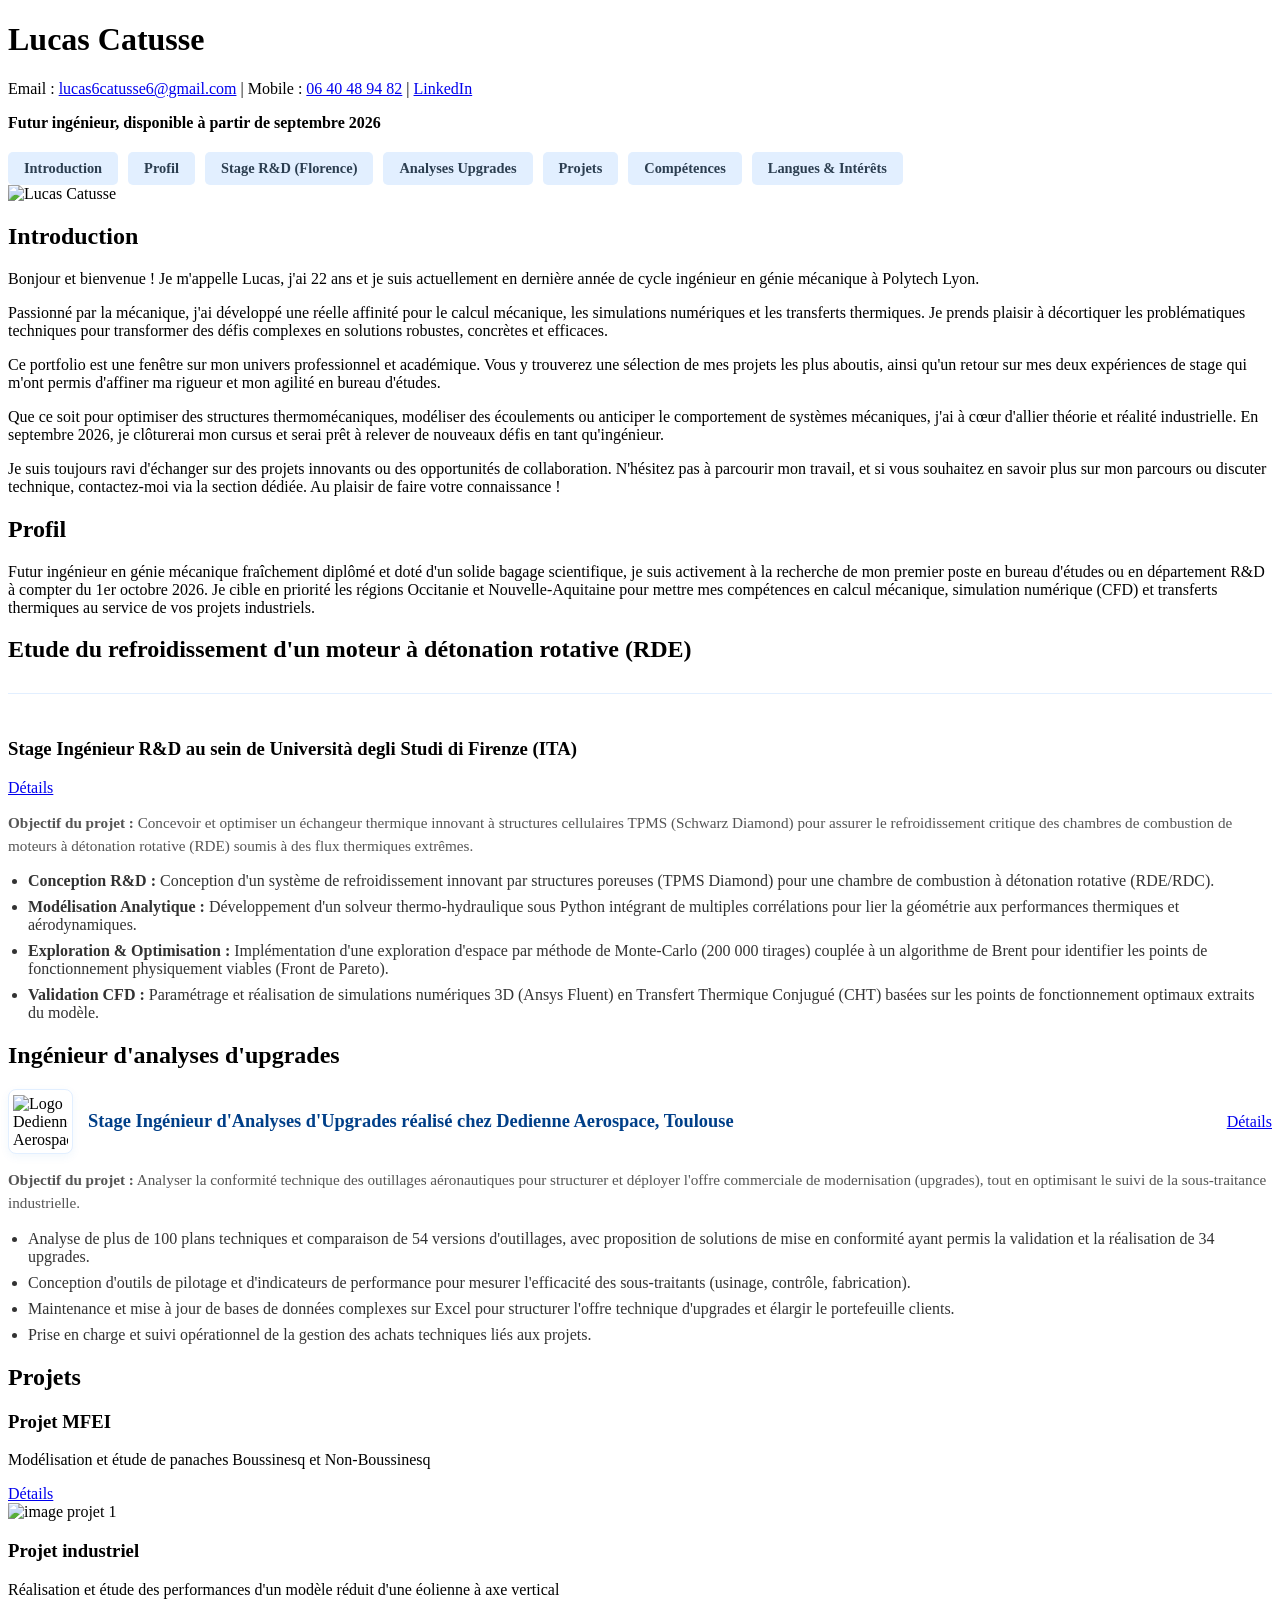
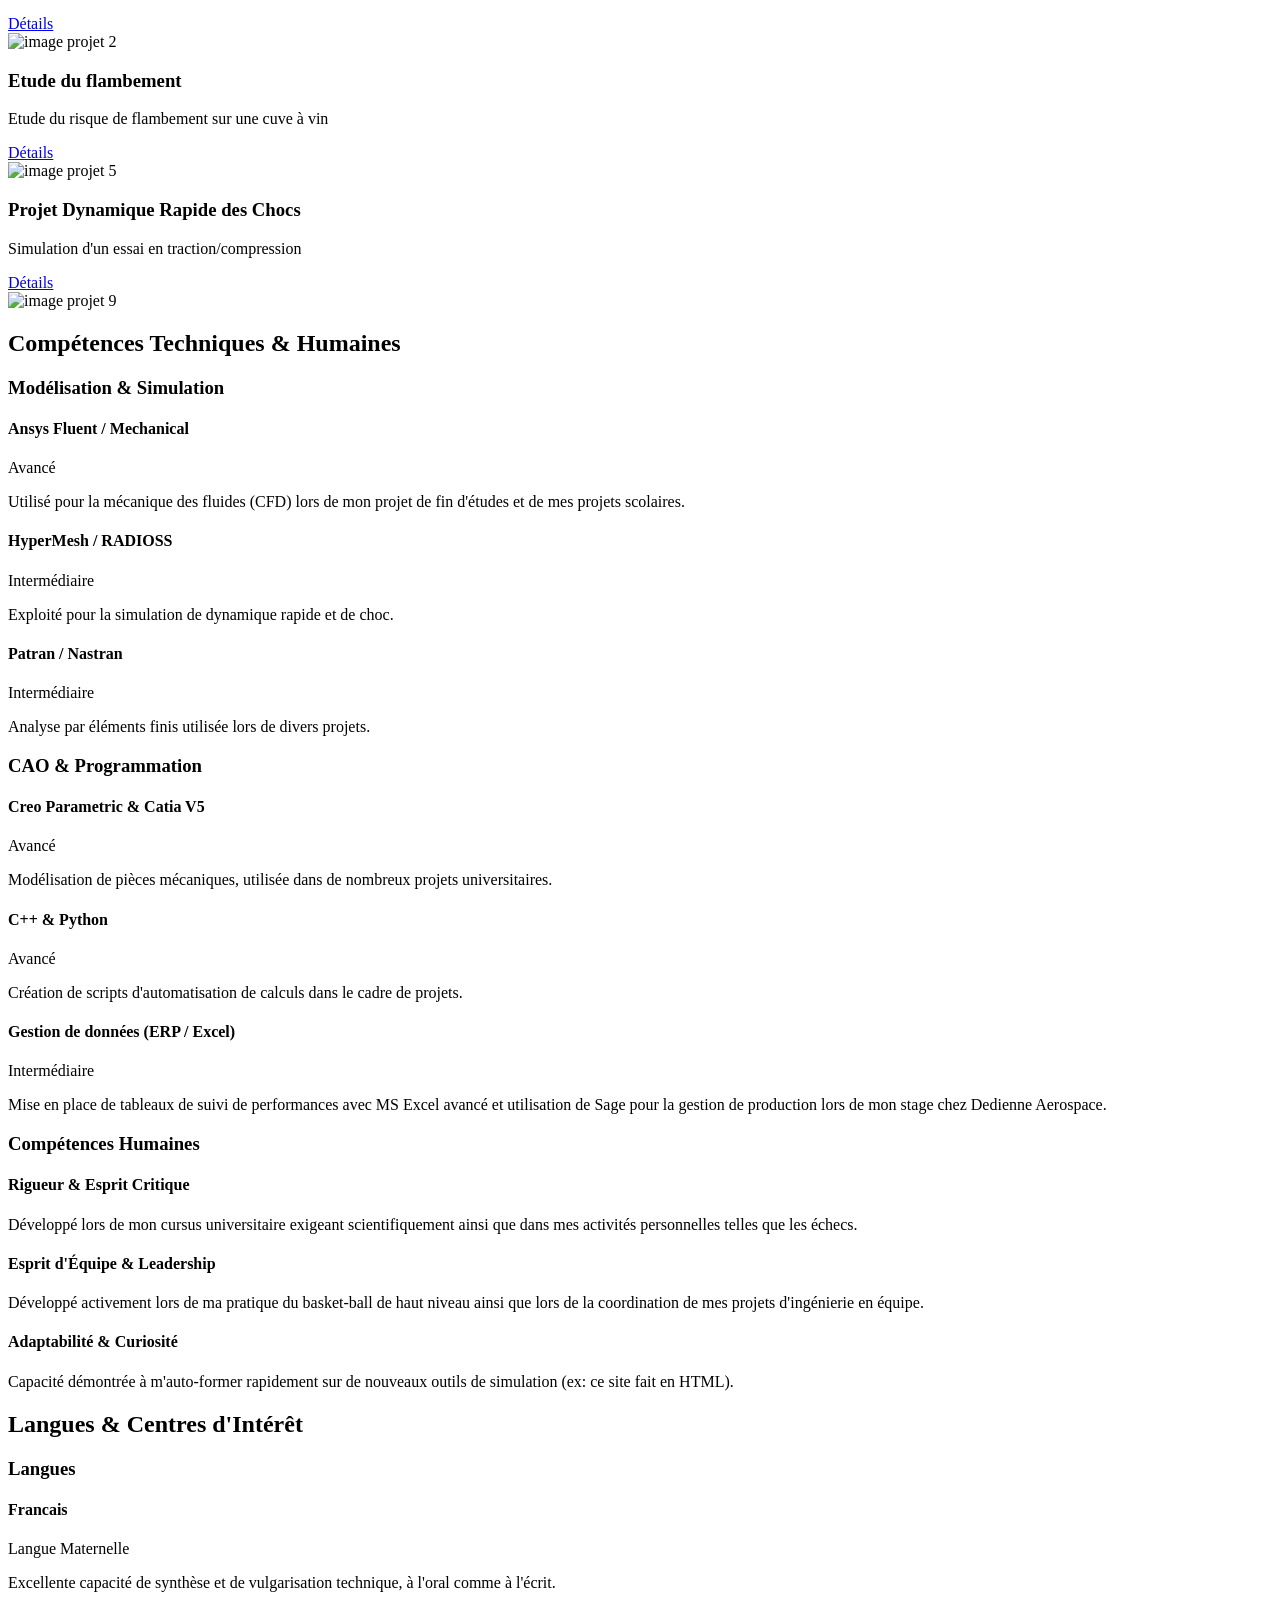
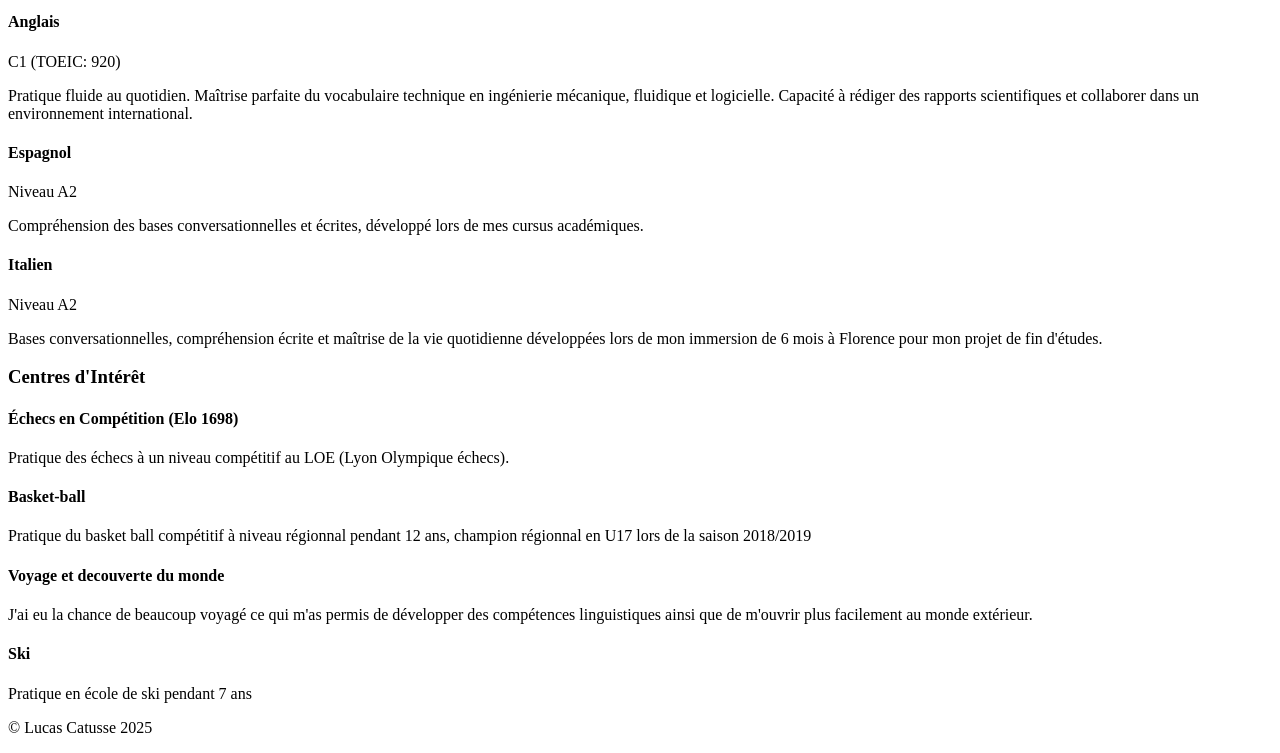
==== index.html @ 83d3a63b "Update index.html" ====
<!DOCTYPE html>
<html lang="fr">
<head>
  <meta charset="UTF-8"> <!-- Encodage UTF-8 pour les caractères spéciaux -->
  <meta name="viewport" content="width=device-width, initial-scale=1.0">
  <!-- Permet une mise en page responsive sur mobiles et tablettes -->

  <!-- ===== Référencement (SEO) ===== -->
  <title>Lucas Catusse — Ingénieur mécanique | Portfolio</title> <!-- Titre de l'onglet et du résultat Google -->
  <meta name="description" content="Portfolio de Lucas Catusse, ingénieur en génie mécanique (Polytech Lyon) : calcul de structures, simulation CFD, transferts thermiques, stages et projets."> <!-- Texte affiché sous le titre dans Google -->
  <link rel="canonical" href="https://lucascatusse.github.io/"> <!-- Adresse officielle de la page -->

  <!-- Carte d'identité lisible par Google (données structurées) -->
  <script type="application/ld+json">
  {
    "@context": "https://schema.org",
    "@type": "Person",
    "name": "Lucas Catusse",
    "jobTitle": "Ingénieur en génie mécanique",
    "url": "https://lucascatusse.github.io/",
    "alumniOf": { "@type": "CollegeOrUniversity", "name": "Polytech Lyon" },
    "sameAs": [
      "https://www.linkedin.com/in/lucas-catusse-9b38662bb",
      "https://github.com/lucascatusse"
    ]
  }
  </script>

  <link rel="stylesheet" href="style.css"> <!-- Lien vers le fichier CSS externe -->

  <style>
    /* Effet de défilement fluide lors du clic sur les boutons */
    html {
      scroll-behavior: smooth;
    }

    /* Style du menu de navigation (bandeau de boutons) */
    .nav-container {
      margin-top: 20px;
      display: flex;
      flex-wrap: wrap;
      gap: 10px;
    }

    .nav-btn {
      display: inline-block;
      padding: 8px 16px;
      background-color: #e2efff; /* Bleu doux accordé à ton style */
      color: #2c3e50;
      text-decoration: none;
      border-radius: 5px;
      font-size: 0.9rem;
      font-weight: 600;
      transition: background-color 0.2s ease, transform 0.1s ease;
    }

    .nav-btn:hover {
      background-color: #bcdbff; /* Teinte plus foncée au survol */
      transform: translateY(-1px);
    }

    .nav-btn:active {
      transform: translateY(1px);
    }
  </style>
</head>
<body>

  <!-- ===================== -->
  <!--        HEADER         -->
  <!-- ===================== -->
  <header>
    <div class="header-left">
      <h1>Lucas Catusse</h1> <!-- Nom principal du portfolio -->
      
      <!-- Coordonnées de contact -->
      <p>
        Email : <a href="mailto:lucas6catusse6@gmail.com">lucas6catusse6@gmail.com</a> | 
        Mobile : <a href="tel:+33640489482">06 40 48 94 82</a> | 
        <a href="https://www.linkedin.com/in/lucas-catusse-9b38662bb">LinkedIn</a>
      </p>

      <!-- Info sur la recherche de travail -->
      <p><strong>Futur ingénieur, disponible à partir de septembre 2026</strong></p>

      <!-- BANDEAU DE NAVIGATION DEVENU BOUTONS -->
      <nav class="nav-container">
        <a href="#intro" class="nav-btn">Introduction</a>
        <a href="#profile" class="nav-btn">Profil</a>
        <a href="#stage-florence" class="nav-btn">Stage R&D (Florence)</a>
        <a href="#stage-upgrades" class="nav-btn">Analyses Upgrades</a>
        <a href="#projects" class="nav-btn">Projets</a>
        <a href="#skills" class="nav-btn">Compétences</a>
        <a href="#languages-interests" class="nav-btn">Langues & Intérêts</a>
      </nav>
    </div>

    <div class="header-right">
      <img src="photolucas.jpeg" alt="Lucas Catusse"> <!-- Photo du portfolio -->
    </div>
  </header>

  <!-- ===================== -->
  <!--        INTRO          -->
  <!-- ===================== -->
  <section id="intro">
    <h2>Introduction</h2> <!-- Titre de section -->
    
    <!-- Présentation personnelle -->
    <section>
      <p>Bonjour et bienvenue ! Je m'appelle Lucas, j'ai 22 ans et je suis actuellement en dernière année de cycle ingénieur en génie mécanique à Polytech Lyon.</p>
      <p>Passionné par la mécanique, j'ai développé une réelle affinité pour le calcul mécanique, les simulations numériques et les transferts thermiques. Je prends plaisir à décortiquer les problématiques techniques pour transformer des défis complexes en solutions robustes, concrètes et efficaces.</p>
      <p>Ce portfolio est une fenêtre sur mon univers professionnel et académique. Vous y trouverez une sélection de mes projets les plus aboutis, ainsi qu'un retour sur mes deux expériences de stage qui m'ont permis d'affiner ma rigueur et mon agilité en bureau d'études.</p>
      <p>Que ce soit pour optimiser des structures thermomécaniques, modéliser des écoulements ou anticiper le comportement de systèmes mécaniques, j'ai à cœur d'allier théorie et réalité industrielle. En septembre 2026, je clôturerai mon cursus et serai prêt à relever de nouveaux défis en tant qu'ingénieur.</p>
      <p>Je suis toujours ravi d'échanger sur des projets innovants ou des opportunités de collaboration. N'hésitez pas à parcourir mon travail, et si vous souhaitez en savoir plus sur mon parcours ou discuter technique, contactez-moi via la section dédiée. Au plaisir de faire votre connaissance !</p>
    </section>
  </section>

  <!-- ===================== -->
  <!--        PROFILE        -->
  <!-- ===================== -->
  <section id="profile">
    <h2>Profil</h2>
    <p>
      Futur ingénieur en génie mécanique fraîchement diplômé et doté d'un solide bagage scientifique, je suis activement à la recherche de mon premier poste en bureau d'études ou en département R&D à compter du 1er octobre 2026. Je cible en priorité les régions Occitanie et Nouvelle-Aquitaine pour mettre mes compétences en calcul mécanique, simulation numérique (CFD) et transferts thermiques au service de vos projets industriels.
    </p>
  </section>

  <!-- ===================== -->
  <!--    WORK EXPERIENCE    -->
  <!-- ===================== -->

  <!-- ID UNIQUE POUR LE PREMIER STAGE -->
  <section id="stage-florence">
    <h2>Etude du refroidissement d'un moteur à détonation rotative (RDE)</h2>
    <!-- STAGE FIN D'ÉTUDES - FLORENCE -->
    <div class="job-container" style="margin-top: 30px; border-top: 1px solid #e2efff; padding-top: 25px;">
      
      <!-- En-tête de l'expérience (Titre à gauche, Bouton à droite) -->
      <div class="job-header">
        <h3>Stage Ingénieur R&D au sein de Università degli Studi di Firenze (ITA)</h3>
        <a href="stage_florence.html" class="details-btn">Détails</a>
      </div>

      <!-- Nouvelle partie : Objectif du projet -->
      <p class="job-objective" style="margin: 15px 0; font-size: 0.95rem; color: #555; line-height: 1.5;">
        <strong>Objectif du projet :</strong> Concevoir et optimiser un échangeur thermique innovant à structures cellulaires TPMS (Schwarz Diamond) pour assurer le refroidissement critique des chambres de combustion de moteurs à détonation rotative (RDE) soumis à des flux thermiques extrêmes.
      </p>
      
           <!-- Liste des réalisations techniques et scientifiques -->
    <ul class="job-tasks" style="padding-left: 20px; margin: 0; color: #333;">
      <li style="margin-bottom: 8px;">
        <strong>Conception R&D :</strong> Conception d'un système de refroidissement innovant par structures poreuses (TPMS Diamond) pour une chambre de combustion à détonation rotative (RDE/RDC).
      </li>
      <li style="margin-bottom: 8px;">
        <strong>Modélisation Analytique :</strong> Développement d'un solveur thermo-hydraulique sous Python intégrant de multiples corrélations pour lier la géométrie aux performances thermiques et aérodynamiques.
      </li>
      <li style="margin-bottom: 8px;">
        <strong>Exploration & Optimisation :</strong> Implémentation d'une exploration d'espace par méthode de Monte-Carlo (200 000 tirages) couplée à un algorithme de Brent pour identifier les points de fonctionnement physiquement viables (Front de Pareto).
      </li>
      <li style="margin-bottom: 8px;">
        <strong>Validation CFD :</strong> Paramétrage et réalisation de simulations numériques 3D (Ansys Fluent) en Transfert Thermique Conjugué (CHT) basées sur les points de fonctionnement optimaux extraits du modèle.
      </li>
    </ul>
    </div>
  </section>


   <!-- ID UNIQUE POUR LE DEUXIÈME STAGE -->
  <section id="stage-upgrades">
    <h2>Ingénieur d'analyses d'upgrades</h2>

    <div class="job-container">
      <div class="job-header" style="display: flex; align-items: center; justify-content: space-between; gap: 15px; flex-wrap: wrap; margin-bottom: 12px;">
        <!-- Groupe Alignement Logo + Titre de stage -->
        <div class="logo-title-group" style="display: flex; align-items: center; gap: 15px; flex: 1; min-width: 280px;">
          <!-- Conteneur du Logo -->
          <div class="company-logo" style="width: 55px; height: 55px; min-width: 55px; background: #ffffff; border: 1.5px solid #e2efff; border-radius: 8px; display: flex; align-items: center; justify-content: center; padding: 4px; box-shadow: 0 3px 10px rgba(0, 119, 204, 0.06); overflow: hidden;">
            <img src="dediennelogo.jpg" 
                 alt="Logo Dedienne Aerospace" 
                 style="max-width: 100%; max-height: 100%; object-fit: contain;" 
                 onerror="this.onerror=null; this.src='https://placehold.co/150x150/ffffff/1b365d?text=DEDIENNE';">
          </div>
          <!-- Titre du stage -->
          <h3 style="margin: 0; font-size: 1.15rem; color: #003f88; line-height: 1.4;">Stage Ingénieur d'Analyses d'Upgrades réalisé chez Dedienne Aerospace, Toulouse</h3>
        </div>
        <!-- Bouton Détails -->
        <a href="stage_dedienne.html" class="details-btn" style="margin-top: auto; margin-bottom: auto;">Détails</a>
      </div>

      <p class="job-objective" style="margin: 15px 0; font-size: 0.95rem; color: #555; line-height: 1.5;">
        <strong>Objectif du projet :</strong> Analyser la conformité technique des outillages aéronautiques pour structurer et déployer l'offre commerciale de modernisation (upgrades), tout en optimisant le suivi de la sous-traitance industrielle.
      </p>
      
      <ul class="job-tasks" style="padding-left: 20px; margin: 0; color: #333;">
        <li style="margin-bottom: 8px;">
          Analyse de plus de 100 plans techniques et comparaison de 54 versions d'outillages, avec proposition de solutions de mise en conformité ayant permis la validation et la réalisation de 34 upgrades.
        </li>
        <li style="margin-bottom: 8px;">
          Conception d'outils de pilotage et d'indicateurs de performance pour mesurer l'efficacité des sous-traitants (usinage, contrôle, fabrication).
        </li>
        <li style="margin-bottom: 8px;">
          Maintenance et mise à jour de bases de données complexes sur Excel pour structurer l'offre technique d'upgrades et élargir le portefeuille clients.
        </li>
        <li style="margin-bottom: 8px;">
          Prise en charge et suivi opérationnel de la gestion des achats techniques liés aux projets.
        </li>
      </ul>
    </div>
  </section>

  <!-- ===================== -->
  <!--        PROJECTS       -->
  <!-- ===================== -->
  <section id="projects">
    <h2>Projets</h2>

    <!-- CONTAINER QUI DEVIENT UNE GRILLE -->
    <div class="projects-grid">
      <!-- Exemple de projet avec texte et image -->
      <div class="project-card">
        <div class="project-info">
          <h3>Projet MFEI</h3>
          <p>Modélisation et étude de panaches Boussinesq et Non-Boussinesq</p>
          <a href="projetMFEI.html" class="details-btn">Détails</a>
        </div>
        <div class="project-image">
          <img src="plumes.jpg" alt="image projet 1">
        </div>
      </div>
      
      <!-- Deuxième projet -->
      <div class="project-card">
        <div class="project-info">
          <h3>Projet industriel</h3>
          <p>Réalisation et étude des performances d'un modèle réduit d'une éolienne à axe vertical</p>
          <a href="projet_indus.html" class="details-btn">Détails</a>
        </div>
        <div class="project-image">
          <img src="Screen_eolienne_hybride.png" alt="image projet 2">
        </div>
      </div>

      <!-- Quatrième projet -->
      <div class="project-card">
        <div class="project-info">
          <h3>Etude du flambement</h3>
          <p>Etude du risque de flambement sur une cuve à vin</p>
          <a href="tp_flambement.html" class="details-btn">Détails</a>
        </div>
        <div class="project-image">
          <img src="cylindre_flambement.png" alt="image projet 5">
        </div>
      </div>

      <!-- 5eme projet -->
      <div class="project-card">
        <div class="project-info">
          <h3>Projet Dynamique Rapide des Chocs</h3>
          <p>Simulation d'un essai en traction/compression</p>
          <a href="tp_dynamique_choc.html" class="details-btn">Détails</a>
        </div>
        <div class="project-image">
          <img src="altair.png" alt="image projet 9">
        </div>
      </div>

    </div> <!-- FIN `.projects-grid` -->
  </section>


  <!-- ===================== -->
  <!--      COMPÉTENCES      -->
  <!-- ===================== -->
  <section id="skills" class="portfolio-section">
    <div class="section-header-wrapper">
      <h2>Compétences Techniques & Humaines</h2>
    </div>

    <div class="grid-container">
      <!-- Catégorie : Modélisation & Simulation -->
      <div class="category-block">
        <h3 class="category-title">Modélisation & Simulation</h3>
        
        <div class="card">
          <div class="card-header">
            <h4 class="card-title">Ansys Fluent / Mechanical</h4>
            <span class="badge badge-advanced">Avancé</span>
          </div>
          <p class="card-desc">Utilisé pour la mécanique des fluides (CFD) lors de mon projet de fin d'études et de mes projets scolaires.</p>
        </div>

        <div class="card">
          <div class="card-header">
            <h4 class="card-title">HyperMesh / RADIOSS</h4>
            <span class="badge badge-intermediate">Intermédiaire</span>
          </div>
          <p class="card-desc">Exploité pour la simulation de dynamique rapide et de choc.</p>
        </div>

        <div class="card">
          <div class="card-header">
            <h4 class="card-title">Patran / Nastran</h4>
            <span class="badge badge-intermediate">Intermédiaire</span>
          </div>
          <p class="card-desc">Analyse par éléments finis utilisée lors de divers projets.</p>
        </div>
      </div>

      <!-- Catégorie : Conception 3D & Programmation -->
      <div class="category-block">
        <h3 class="category-title">CAO & Programmation</h3>
        
        <div class="card">
          <div class="card-header">
            <h4 class="card-title">Creo Parametric & Catia V5</h4>
            <span class="badge badge-advanced">Avancé</span>
          </div>
          <p class="card-desc">Modélisation de pièces mécaniques, utilisée dans de nombreux projets universitaires.</p>
        </div>

        <div class="card">
          <div class="card-header">
            <h4 class="card-title">C++ & Python</h4>
            <span class="badge badge-advanced">Avancé</span>
          </div>
          <p class="card-desc">Création de scripts d'automatisation de calculs dans le cadre de projets.</p>
        </div>
        
        <div class="card">
          <div class="card-header">
            <h4 class="card-title">Gestion de données (ERP / Excel)</h4>
            <span class="badge badge-intermediate">Intermédiaire</span>
          </div>
          <p class="card-desc">Mise en place de tableaux de suivi de performances avec MS Excel avancé et utilisation de Sage pour la gestion de production lors de mon stage chez Dedienne Aerospace.</p>
        </div>
      </div>

      <!-- Catégorie : Soft Skills -->
      <div class="category-block">
        <h3 class="category-title">Compétences Humaines</h3>
        
        <div class="card">
          <div class="card-header">
            <h4 class="card-title">Rigueur & Esprit Critique</h4>
          </div>
          <p class="card-desc">Développé lors de mon cursus universitaire exigeant scientifiquement ainsi que dans mes activités personnelles telles que les échecs.</p>
        </div>

        <div class="card">
          <div class="card-header">
            <h4 class="card-title">Esprit d'Équipe & Leadership</h4>
          </div>
          <p class="card-desc">Développé activement lors de ma pratique du basket-ball de haut niveau ainsi que lors de la coordination de mes projets d'ingénierie en équipe.</p>
        </div>

        <div class="card">
          <div class="card-header">
            <h4 class="card-title">Adaptabilité & Curiosité</h4>
          </div>
          <p class="card-desc"> Capacité démontrée à m'auto-former rapidement sur de nouveaux outils de simulation (ex: ce site fait en HTML).</p>
        </div>
      </div>
    </div>
  </section>


  <!-- ===================== -->
  <!--   LANGUES & INTÉRÊTS  -->
  <!-- ===================== -->
  <section id="languages-interests" class="portfolio-section">
    <div class="section-header-wrapper">
      <h2>Langues & Centres d'Intérêt</h2>
    </div>

    <div class="grid-container">
      <!-- Colonne : Langues -->
      <div class="category-block">
        <h3 class="category-title">Langues</h3>
        
        <!-- Français -->
        <div class="card">
          <div class="card-header">
            <h4 class="card-title">Francais</h4>
            <span class="badge badge-advanced">Langue Maternelle</span>
          </div>
          <p class="card-desc">Excellente capacité de synthèse et de vulgarisation technique, à l'oral comme à l'écrit.</p>
        </div>

        <!-- Anglais -->
        <div class="card">
          <div class="card-header">
            <h4 class="card-title">Anglais</h4>
            <span class="badge badge-advanced">C1 (TOEIC: 920)</span>
          </div>
          <p class="card-desc">Pratique fluide au quotidien. Maîtrise parfaite du vocabulaire technique en ingénierie mécanique, fluidique et logicielle. Capacité à rédiger des rapports scientifiques et collaborer dans un environnement international.</p>
        </div>

        <!-- Espagnol -->
        <div class="card">
          <div class="card-header">
            <h4 class="card-title">Espagnol</h4>
            <span class="badge badge-intermediate">Niveau A2</span>
          </div>
          <p class="card-desc">Compréhension des bases conversationnelles et écrites, développé lors de mes cursus académiques.</p>
        </div>
        
        <!-- Italien -->
        <div class="card">
          <div class="card-header">
            <h4 class="card-title">Italien</h4>
            <span class="badge badge-intermediate">Niveau A2</span>
          </div>
          <p class="card-desc">Bases conversationnelles, compréhension écrite et maîtrise de la vie quotidienne développées lors de mon immersion de 6 mois à Florence pour mon projet de fin d'études.</p>
        </div>
        </div>

      

      <!-- Colonnes : Intérêts (Prend plus de place sur l'écran) -->
      <div class="category-block" style="grid-column: span 2;">
        <h3 class="category-title">Centres d'Intérêt</h3>
        
        <div class="grid-container" style="grid-template-columns: 1fr 1fr;">

          <!-- Intérêt 2 -->
          <div class="card">
            <div class="interest-image">
              <img src="images/chess.jpg" alt="Echecs" onerror="this.style.display='none';">
            </div>
            <h4 class="card-title">Échecs en Compétition (Elo 1698)</h4>
            <p class="card-desc" style="margin-top: 10px;">Pratique des échecs à un niveau compétitif au LOE (Lyon Olympique échecs).</p>
          </div>

          <!-- Intérêt 3 -->
          <div class="card">
            <div class="interest-image">
              <img src="imagesbasket.jpg" alt="Echecs" onerror="this.style.display='none';">
            </div>
            <h4 class="card-title">Basket-ball</h4>
            <p class="card-desc" style="margin-top: 10px;">Pratique du basket ball compétitif à niveau régionnal pendant 12 ans, champion régionnal en U17 lors de la saison 2018/2019</p>
          </div>

          <!-- Intérêt 4 -->
          <div class="card">
            <div class="interest-image">
              <img src="imagesvoyage.jpg" alt="Echecs" onerror="this.style.display='none';">
            </div>
            <h4 class="card-title">Voyage et decouverte du monde</h4>
            <p class="card-desc" style="margin-top: 10px;">J'ai eu la chance de beaucoup voyagé ce qui m'as permis de développer des compétences linguistiques ainsi que de m'ouvrir plus facilement au monde extérieur.</p>
          </div>

          <!-- Intérêt 5 -->
          <div class="card">
            <div class="interest-image">
              <img src="imagesski.jpg" alt="Echecs" onerror="this.style.display='none';">
            </div>
            <h4 class="card-title">Ski</h4>
            <p class="card-desc" style="margin-top: 10px;">Pratique en école de ski pendant 7 ans</p>
          </div>

        </div>
      </div>
    </div>
  </section>

  <!-- ===================== -->
  <!--        FOOTER         -->
  <!-- ===================== -->
  <footer>
    <p>© Lucas Catusse 2025</p>
  </footer>

</body>
</html>
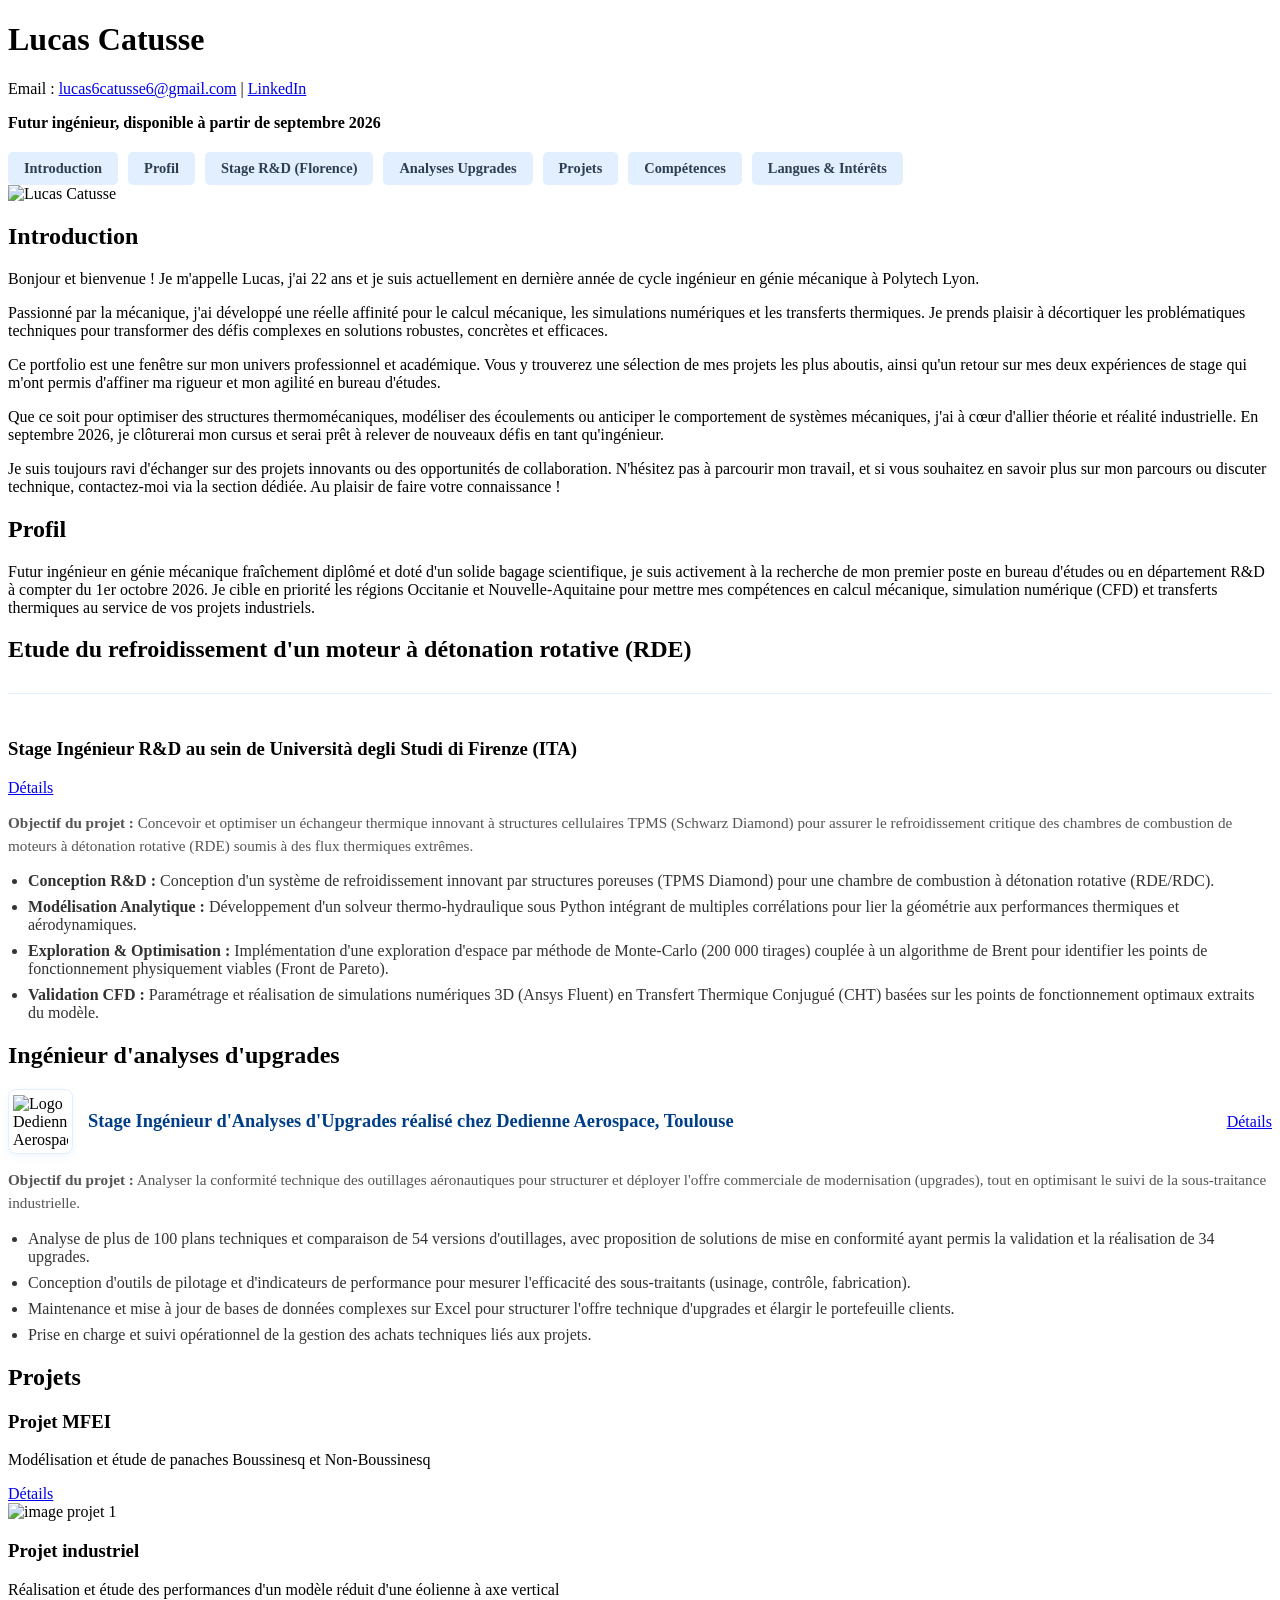
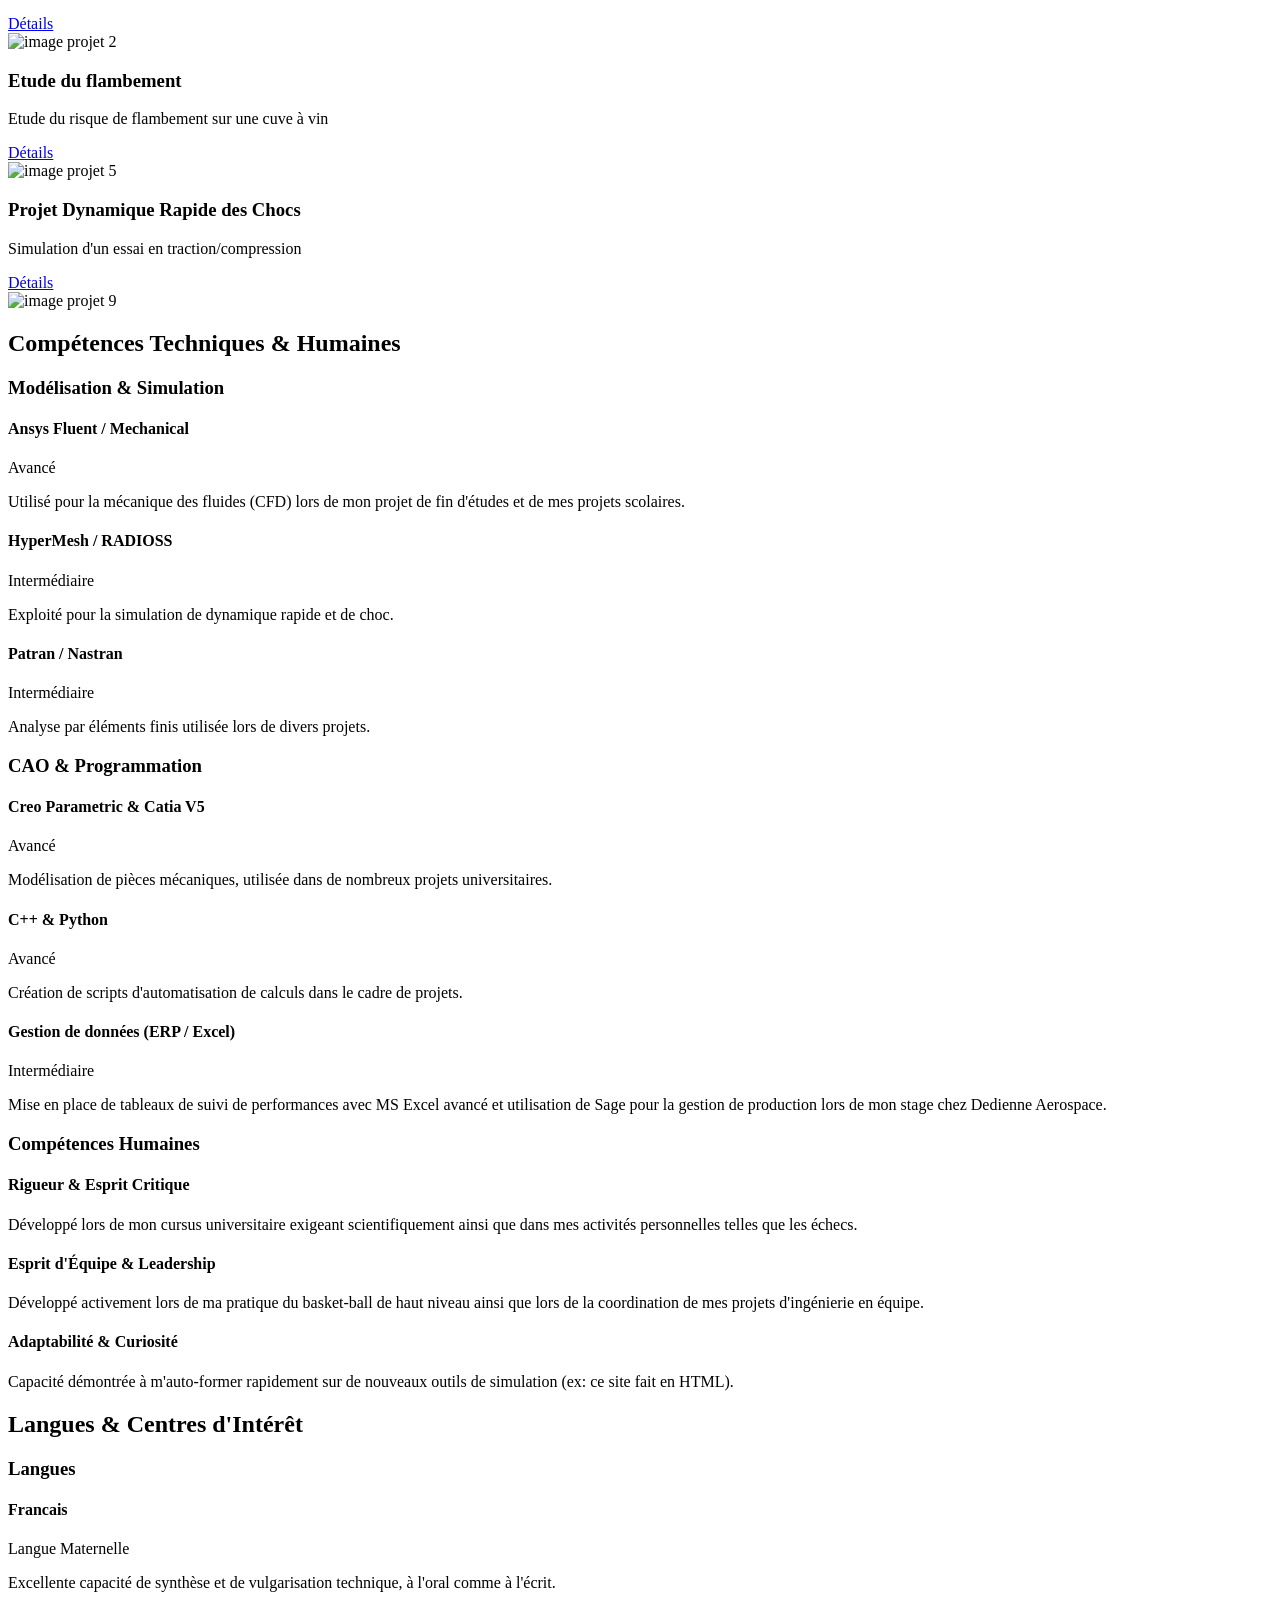
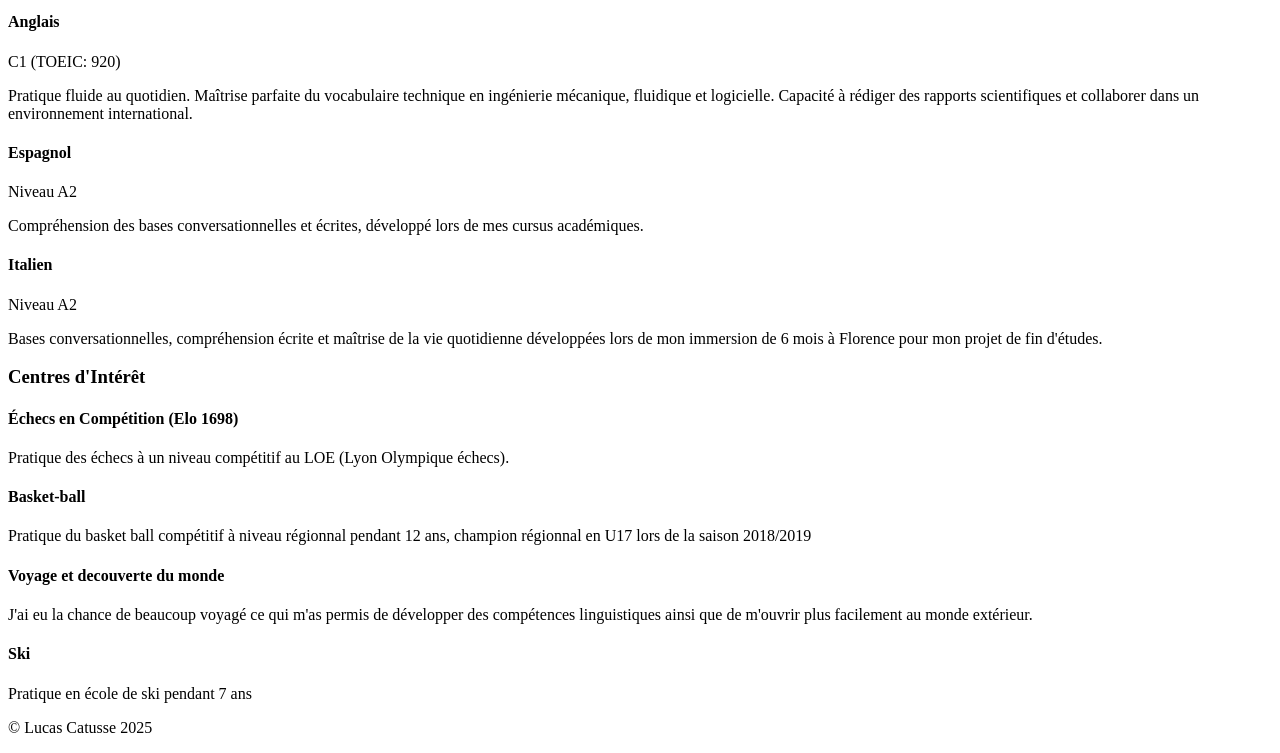
==== commit 555ab919: "Update index.html" ====
--- a/index.html
+++ b/index.html
@@ -75,8 +75,7 @@
       
       <!-- Coordonnées de contact -->
       <p>
-        Email : <a href="mailto:lucas6catusse6@gmail.com">lucas6catusse6@gmail.com</a> | 
-        Mobile : <a href="tel:+33640489482">06 40 48 94 82</a> | 
+        Email : <a href="mailto:lucas6catusse6@gmail.com">lucas6catusse6@gmail.com</a> |  
         <a href="https://www.linkedin.com/in/lucas-catusse-9b38662bb">LinkedIn</a>
       </p>
 
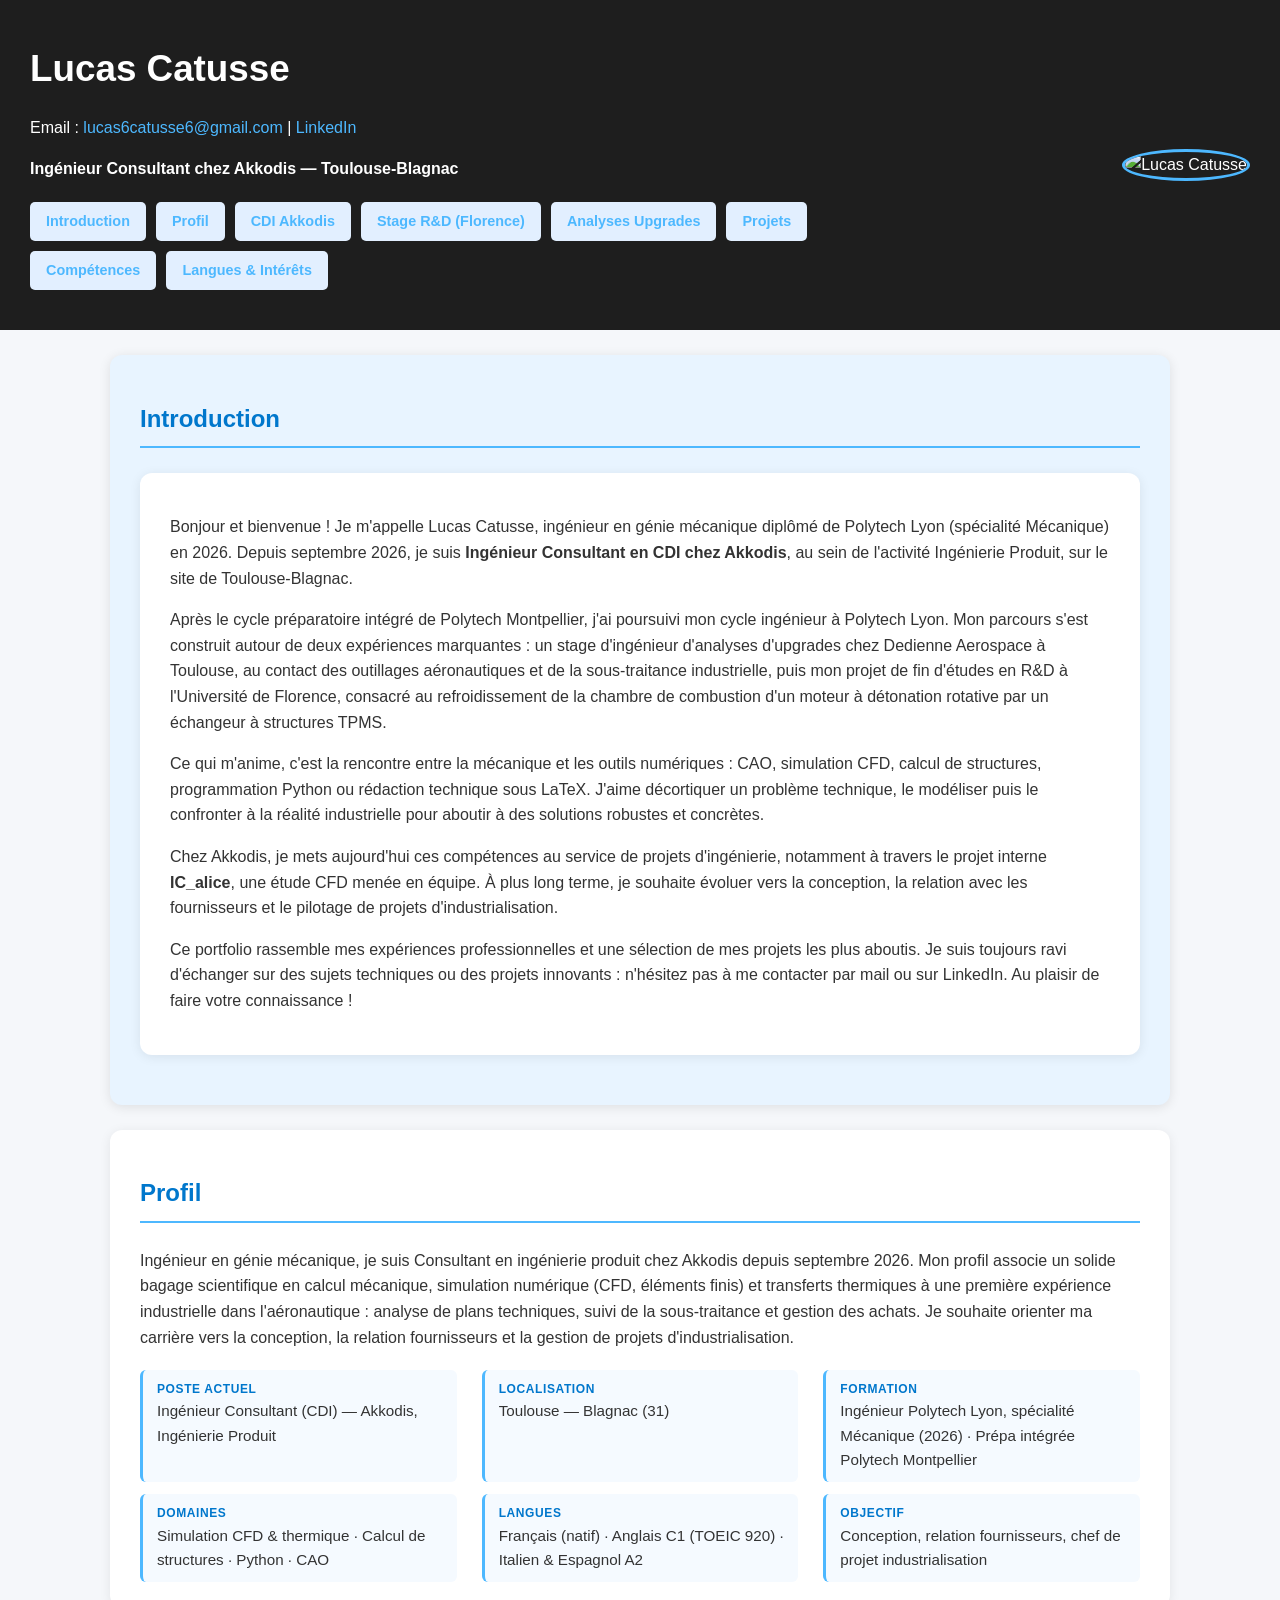
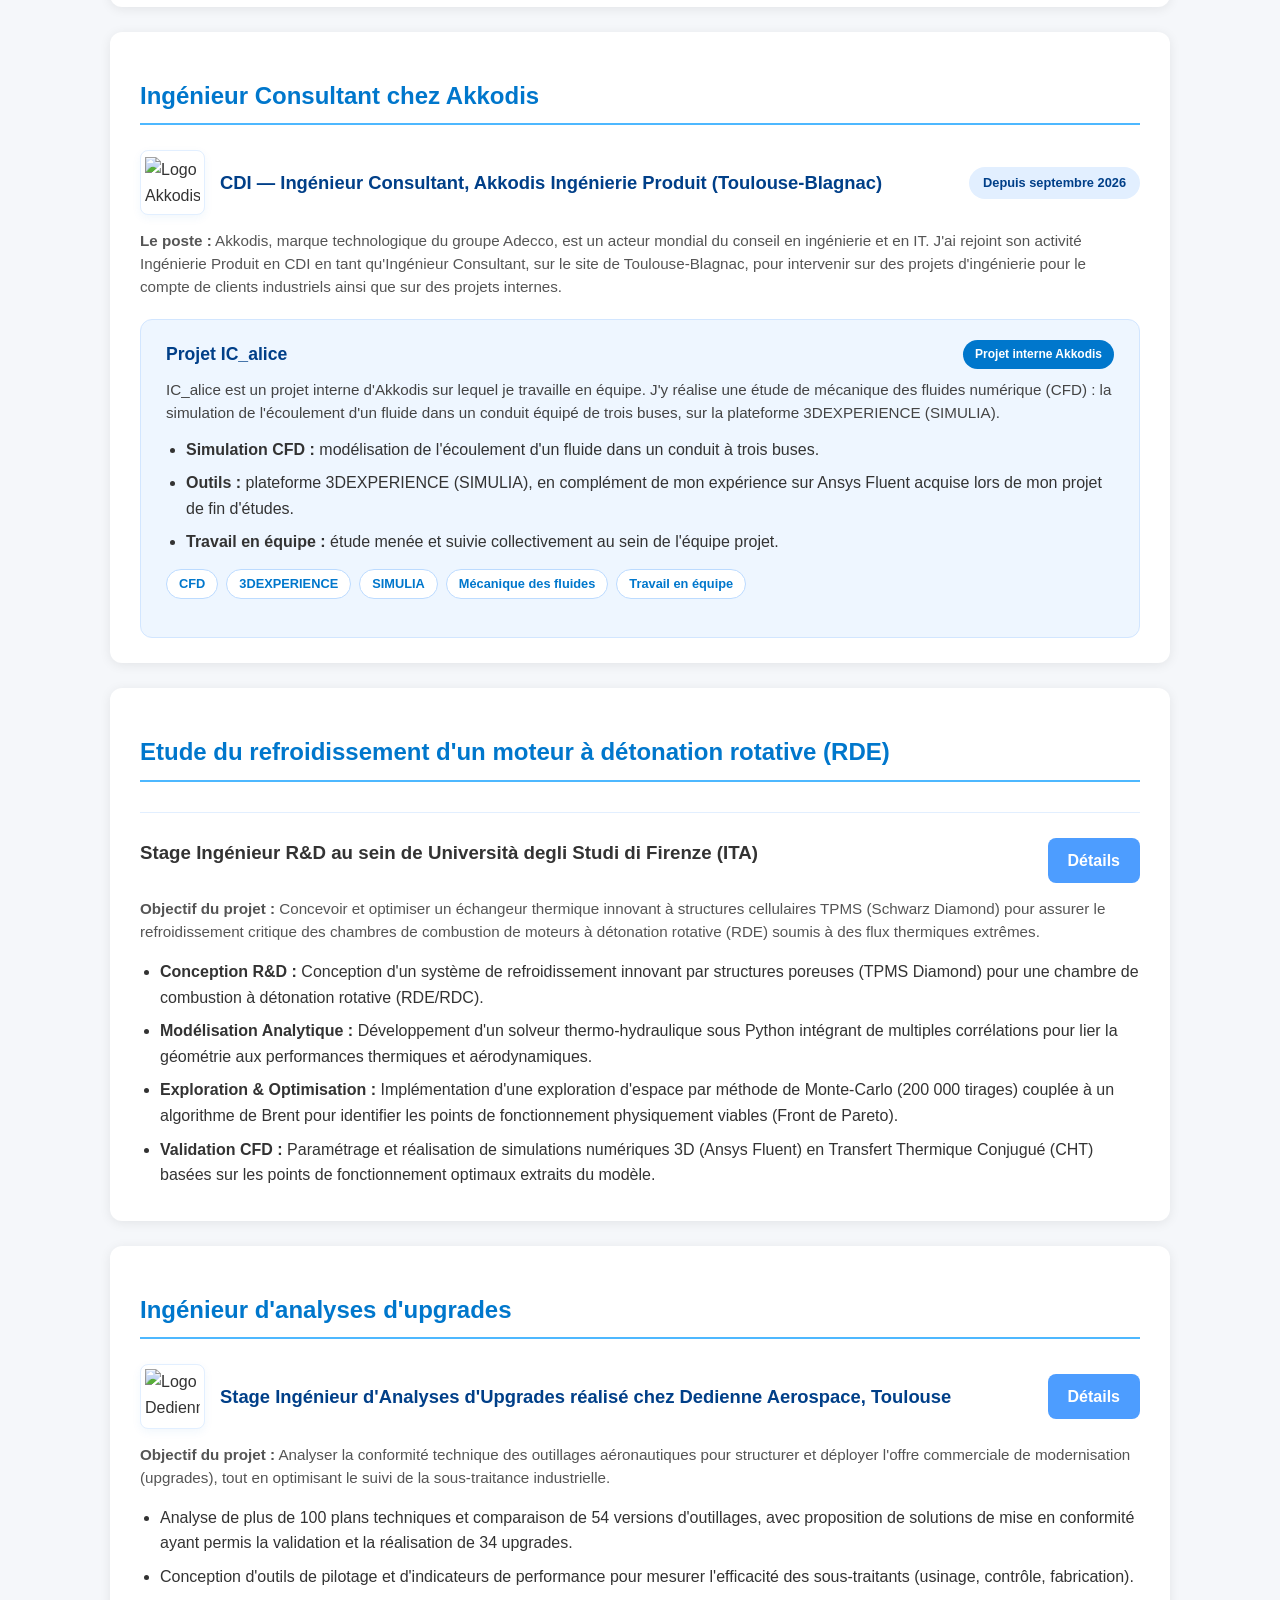
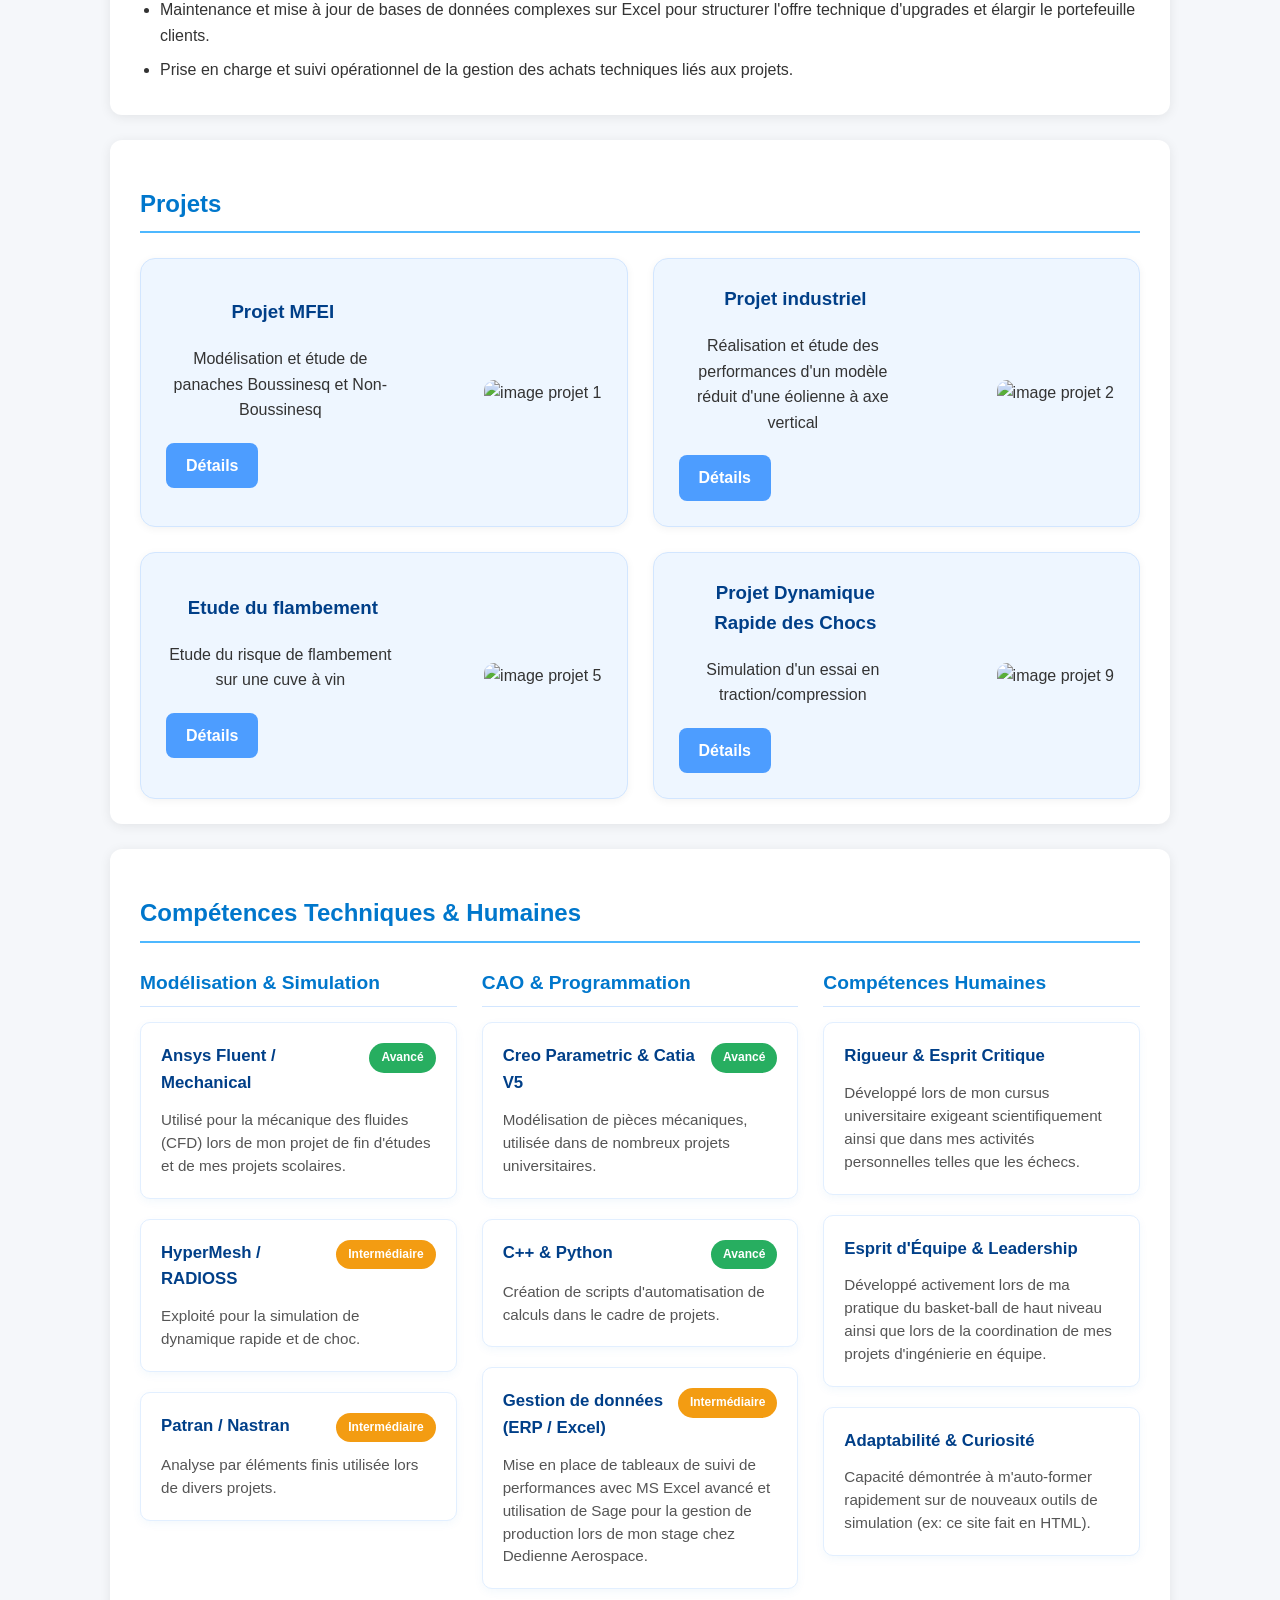
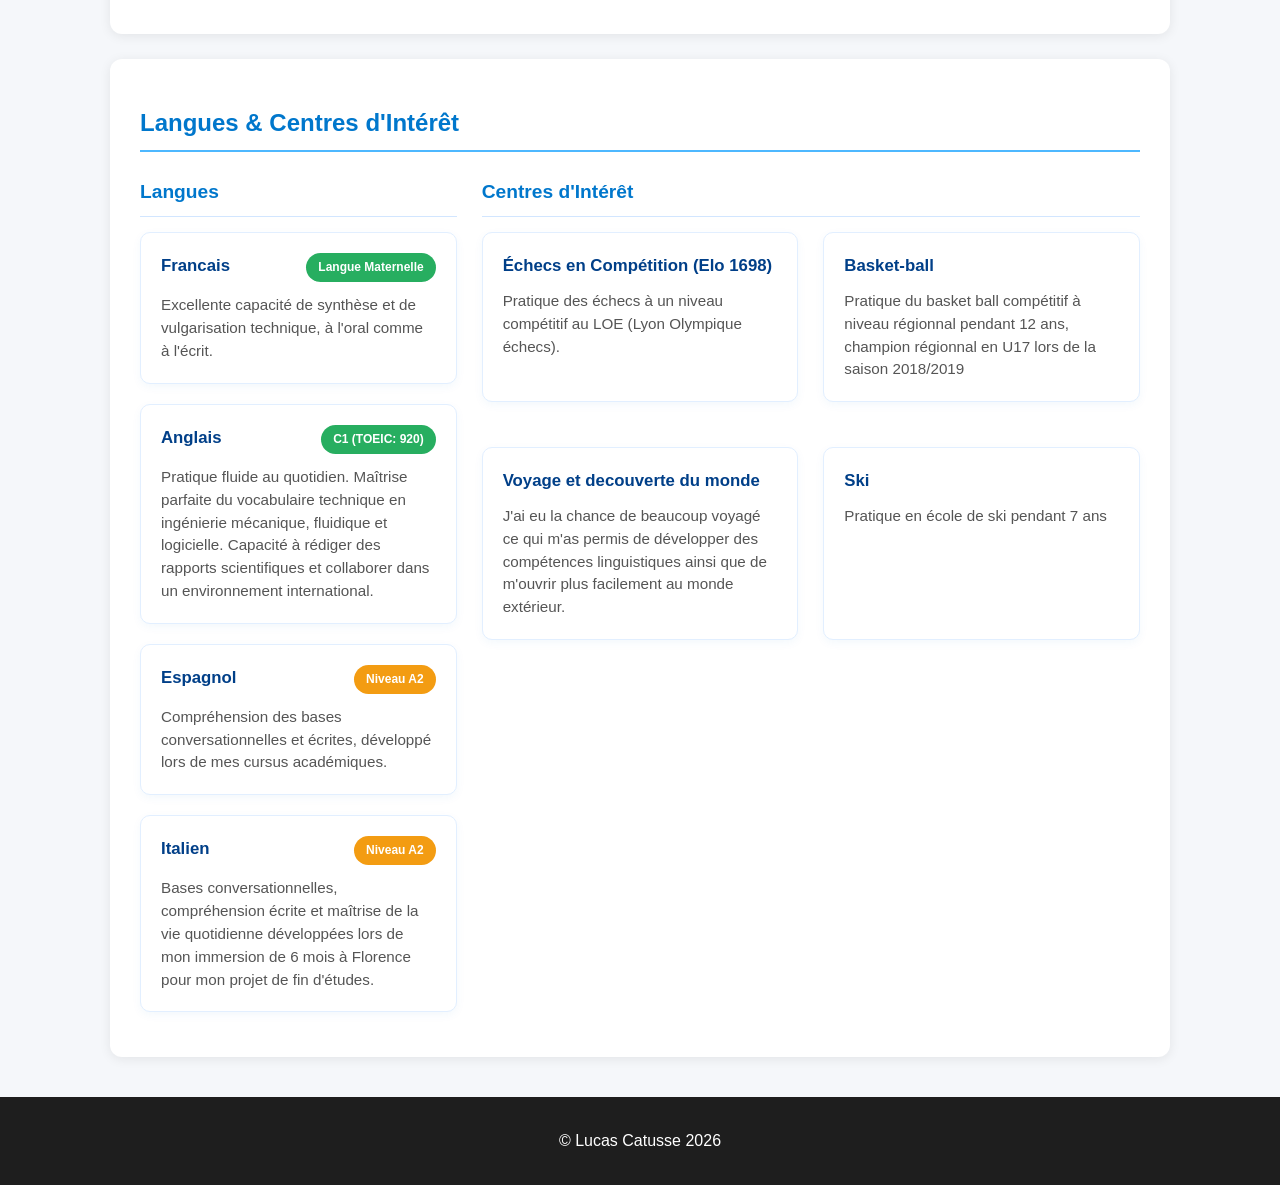
==== commit 7e9969d1: "Mise à jour de l'intro et du profil, ajout de la section CDI Akkodis (projet IC_alice) - En-tête, ti" ====
--- a/index.html
+++ b/index.html
@@ -6,8 +6,8 @@
   <!-- Permet une mise en page responsive sur mobiles et tablettes -->
 
   <!-- ===== Référencement (SEO) ===== -->
-  <title>Lucas Catusse — Ingénieur mécanique | Portfolio</title> <!-- Titre de l'onglet et du résultat Google -->
-  <meta name="description" content="Portfolio de Lucas Catusse, ingénieur en génie mécanique (Polytech Lyon) : calcul de structures, simulation CFD, transferts thermiques, stages et projets."> <!-- Texte affiché sous le titre dans Google -->
+  <title>Lucas Catusse — Ingénieur mécanique, Consultant chez Akkodis | Portfolio</title> <!-- Titre de l'onglet et du résultat Google -->
+  <meta name="description" content="Portfolio de Lucas Catusse, ingénieur en génie mécanique (Polytech Lyon), consultant chez Akkodis à Toulouse-Blagnac : simulation CFD, calcul de structures, transferts thermiques, expériences et projets."> <!-- Texte affiché sous le titre dans Google -->
   <link rel="canonical" href="https://lucascatusse.github.io/"> <!-- Adresse officielle de la page -->
 
   <!-- Carte d'identité lisible par Google (données structurées) -->
@@ -16,9 +16,14 @@
     "@context": "https://schema.org",
     "@type": "Person",
     "name": "Lucas Catusse",
-    "jobTitle": "Ingénieur en génie mécanique",
+    "jobTitle": "Ingénieur Consultant en génie mécanique",
+    "worksFor": { "@type": "Organization", "name": "Akkodis" },
+    "workLocation": { "@type": "Place", "name": "Toulouse-Blagnac, France" },
     "url": "https://lucascatusse.github.io/",
-    "alumniOf": { "@type": "CollegeOrUniversity", "name": "Polytech Lyon" },
+    "alumniOf": [
+      { "@type": "CollegeOrUniversity", "name": "Polytech Lyon" },
+      { "@type": "CollegeOrUniversity", "name": "Polytech Montpellier" }
+    ],
     "sameAs": [
       "https://www.linkedin.com/in/lucas-catusse-9b38662bb",
       "https://github.com/lucascatusse"
@@ -79,13 +84,14 @@
         <a href="https://www.linkedin.com/in/lucas-catusse-9b38662bb">LinkedIn</a>
       </p>
 
-      <!-- Info sur la recherche de travail -->
-      <p><strong>Futur ingénieur, disponible à partir de septembre 2026</strong></p>
+      <!-- Poste actuel -->
+      <p><strong>Ingénieur Consultant chez Akkodis — Toulouse-Blagnac</strong></p>
 
       <!-- BANDEAU DE NAVIGATION DEVENU BOUTONS -->
       <nav class="nav-container">
         <a href="#intro" class="nav-btn">Introduction</a>
         <a href="#profile" class="nav-btn">Profil</a>
+        <a href="#akkodis" class="nav-btn">CDI Akkodis</a>
         <a href="#stage-florence" class="nav-btn">Stage R&D (Florence)</a>
         <a href="#stage-upgrades" class="nav-btn">Analyses Upgrades</a>
         <a href="#projects" class="nav-btn">Projets</a>
@@ -107,11 +113,11 @@
     
     <!-- Présentation personnelle -->
     <section>
-      <p>Bonjour et bienvenue ! Je m'appelle Lucas, j'ai 22 ans et je suis actuellement en dernière année de cycle ingénieur en génie mécanique à Polytech Lyon.</p>
-      <p>Passionné par la mécanique, j'ai développé une réelle affinité pour le calcul mécanique, les simulations numériques et les transferts thermiques. Je prends plaisir à décortiquer les problématiques techniques pour transformer des défis complexes en solutions robustes, concrètes et efficaces.</p>
-      <p>Ce portfolio est une fenêtre sur mon univers professionnel et académique. Vous y trouverez une sélection de mes projets les plus aboutis, ainsi qu'un retour sur mes deux expériences de stage qui m'ont permis d'affiner ma rigueur et mon agilité en bureau d'études.</p>
-      <p>Que ce soit pour optimiser des structures thermomécaniques, modéliser des écoulements ou anticiper le comportement de systèmes mécaniques, j'ai à cœur d'allier théorie et réalité industrielle. En septembre 2026, je clôturerai mon cursus et serai prêt à relever de nouveaux défis en tant qu'ingénieur.</p>
-      <p>Je suis toujours ravi d'échanger sur des projets innovants ou des opportunités de collaboration. N'hésitez pas à parcourir mon travail, et si vous souhaitez en savoir plus sur mon parcours ou discuter technique, contactez-moi via la section dédiée. Au plaisir de faire votre connaissance !</p>
+      <p>Bonjour et bienvenue ! Je m'appelle Lucas Catusse, ingénieur en génie mécanique diplômé de Polytech Lyon (spécialité Mécanique) en 2026. Depuis septembre 2026, je suis <strong>Ingénieur Consultant en CDI chez Akkodis</strong>, au sein de l'activité Ingénierie Produit, sur le site de Toulouse-Blagnac.</p>
+      <p>Après le cycle préparatoire intégré de Polytech Montpellier, j'ai poursuivi mon cycle ingénieur à Polytech Lyon. Mon parcours s'est construit autour de deux expériences marquantes : un stage d'ingénieur d'analyses d'upgrades chez Dedienne Aerospace à Toulouse, au contact des outillages aéronautiques et de la sous-traitance industrielle, puis mon projet de fin d'études en R&D à l'Université de Florence, consacré au refroidissement de la chambre de combustion d'un moteur à détonation rotative par un échangeur à structures TPMS.</p>
+      <p>Ce qui m'anime, c'est la rencontre entre la mécanique et les outils numériques : CAO, simulation CFD, calcul de structures, programmation Python ou rédaction technique sous LaTeX. J'aime décortiquer un problème technique, le modéliser puis le confronter à la réalité industrielle pour aboutir à des solutions robustes et concrètes.</p>
+      <p>Chez Akkodis, je mets aujourd'hui ces compétences au service de projets d'ingénierie, notamment à travers le projet interne <strong>IC_alice</strong>, une étude CFD menée en équipe. À plus long terme, je souhaite évoluer vers la conception, la relation avec les fournisseurs et le pilotage de projets d'industrialisation.</p>
+      <p>Ce portfolio rassemble mes expériences professionnelles et une sélection de mes projets les plus aboutis. Je suis toujours ravi d'échanger sur des sujets techniques ou des projets innovants : n'hésitez pas à me contacter par mail ou sur LinkedIn. Au plaisir de faire votre connaissance !</p>
     </section>
   </section>
 
@@ -121,13 +127,110 @@
   <section id="profile">
     <h2>Profil</h2>
     <p>
-      Futur ingénieur en génie mécanique fraîchement diplômé et doté d'un solide bagage scientifique, je suis activement à la recherche de mon premier poste en bureau d'études ou en département R&D à compter du 1er octobre 2026. Je cible en priorité les régions Occitanie et Nouvelle-Aquitaine pour mettre mes compétences en calcul mécanique, simulation numérique (CFD) et transferts thermiques au service de vos projets industriels.
+      Ingénieur en génie mécanique, je suis Consultant en ingénierie produit chez Akkodis depuis septembre 2026. Mon profil associe un solide bagage scientifique en calcul mécanique, simulation numérique (CFD, éléments finis) et transferts thermiques à une première expérience industrielle dans l'aéronautique : analyse de plans techniques, suivi de la sous-traitance et gestion des achats. Je souhaite orienter ma carrière vers la conception, la relation fournisseurs et la gestion de projets d'industrialisation.
     </p>
+
+    <!-- Fiche synthétique -->
+    <div class="profile-facts">
+      <div class="fact">
+        <span class="fact-label">Poste actuel</span>
+        <span class="fact-value">Ingénieur Consultant (CDI) — Akkodis, Ingénierie Produit</span>
+      </div>
+      <div class="fact">
+        <span class="fact-label">Localisation</span>
+        <span class="fact-value">Toulouse — Blagnac (31)</span>
+      </div>
+      <div class="fact">
+        <span class="fact-label">Formation</span>
+        <span class="fact-value">Ingénieur Polytech Lyon, spécialité Mécanique (2026) · Prépa intégrée Polytech Montpellier</span>
+      </div>
+      <div class="fact">
+        <span class="fact-label">Domaines</span>
+        <span class="fact-value">Simulation CFD & thermique · Calcul de structures · Python · CAO</span>
+      </div>
+      <div class="fact">
+        <span class="fact-label">Langues</span>
+        <span class="fact-value">Français (natif) · Anglais C1 (TOEIC 920) · Italien & Espagnol A2</span>
+      </div>
+      <div class="fact">
+        <span class="fact-label">Objectif</span>
+        <span class="fact-value">Conception, relation fournisseurs, chef de projet industrialisation</span>
+      </div>
+    </div>
   </section>
 
   <!-- ===================== -->
   <!--    WORK EXPERIENCE    -->
   <!-- ===================== -->
+
+  <!-- ===================== -->
+  <!--      CDI AKKODIS      -->
+  <!-- ===================== -->
+  <section id="akkodis">
+    <h2>Ingénieur Consultant chez Akkodis</h2>
+
+    <div class="job-container">
+      <div class="job-header akkodis-header">
+        <!-- Logo + intitulé du poste -->
+        <div class="logo-title-group">
+          <!-- 📷 PHOTO À AJOUTER : logo Akkodis → fichier « akkodislogo.png » à la racine du dépôt -->
+          <div class="company-logo">
+            <img src="akkodislogo.png"
+                 alt="Logo Akkodis"
+                 onerror="this.onerror=null; this.src='https://placehold.co/150x150/ffffff/1b365d?text=AKKODIS';">
+          </div>
+          <h3>CDI — Ingénieur Consultant, Akkodis Ingénierie Produit (Toulouse-Blagnac)</h3>
+        </div>
+        <span class="date-badge">Depuis septembre 2026</span>
+      </div>
+
+      <p class="job-objective">
+        <strong>Le poste :</strong> Akkodis, marque technologique du groupe Adecco, est un acteur mondial du conseil en ingénierie et en IT. J'ai rejoint son activité Ingénierie Produit en CDI en tant qu'Ingénieur Consultant, sur le site de Toulouse-Blagnac, pour intervenir sur des projets d'ingénierie pour le compte de clients industriels ainsi que sur des projets internes.
+      </p>
+
+      <!-- Projet IC_alice -->
+      <div class="highlight-project">
+        <div class="highlight-header">
+          <h4>Projet IC_alice</h4>
+          <span class="badge badge-info">Projet interne Akkodis</span>
+        </div>
+
+        <p class="highlight-desc">
+          IC_alice est un projet interne d'Akkodis sur lequel je travaille en équipe. J'y réalise une étude de mécanique des fluides numérique (CFD) : la simulation de l'écoulement d'un fluide dans un conduit équipé de trois buses, sur la plateforme 3DEXPERIENCE (SIMULIA).
+        </p>
+
+        <ul class="job-tasks">
+          <li><strong>Simulation CFD :</strong> modélisation de l'écoulement d'un fluide dans un conduit à trois buses.</li>
+          <li><strong>Outils :</strong> plateforme 3DEXPERIENCE (SIMULIA), en complément de mon expérience sur Ansys Fluent acquise lors de mon projet de fin d'études.</li>
+          <li><strong>Travail en équipe :</strong> étude menée et suivie collectivement au sein de l'équipe projet.</li>
+          <!-- ✏️ À COMPLÉTER si tu veux : objectif de l'étude, ton rôle précis, résultats obtenus -->
+        </ul>
+
+        <div class="tag-list">
+          <span class="tag">CFD</span>
+          <span class="tag">3DEXPERIENCE</span>
+          <span class="tag">SIMULIA</span>
+          <span class="tag">Mécanique des fluides</span>
+          <span class="tag">Travail en équipe</span>
+        </div>
+
+        <!-- 📷 PHOTOS À AJOUTER : dépose les images à la racine du dépôt avec ces noms exacts.
+             Tant qu'un fichier n'existe pas, son emplacement est masqué automatiquement sur le site. -->
+        <div class="photo-grid">
+          <figure>
+            <img src="ic_alice_geometrie.png" alt="Géométrie et maillage du conduit à trois buses (projet IC_alice)"
+                 onerror="this.closest('figure').style.display='none';">
+            <figcaption>Géométrie / maillage du conduit à trois buses</figcaption>
+          </figure>
+          <figure>
+            <img src="ic_alice_resultats.png" alt="Résultats de la simulation CFD du projet IC_alice"
+                 onerror="this.closest('figure').style.display='none';">
+            <figcaption>Résultats de simulation (champ de vitesse / pression)</figcaption>
+          </figure>
+        </div>
+      </div>
+    </div>
+  </section>
 
   <!-- ID UNIQUE POUR LE PREMIER STAGE -->
   <section id="stage-florence">
@@ -467,7 +570,7 @@
   <!--        FOOTER         -->
   <!-- ===================== -->
   <footer>
-    <p>© Lucas Catusse 2025</p>
+    <p>© Lucas Catusse 2026</p>
   </footer>
 
 </body>
--- a/style.css
+++ b/style.css
@@ -0,0 +1,501 @@
+/* ======================= */
+/*        GLOBAL           */
+/* ======================= */
+body {
+    margin: 0;                  /* Supprime les marges par défaut du navigateur */
+    padding: 0;                 /* Supprime le padding par défaut */
+    font-family: Arial, Helvetica, sans-serif; /* Police globale du site */
+    background: #f5f7fa;        /* Couleur de fond globale */
+    color: #333;                /* Couleur du texte par défaut */
+    line-height: 1.6;           /* Hauteur de ligne pour améliorer la lisibilité */
+}
+
+h2 {
+    color: #0077cc;             /* Couleur bleue pour tous les titres de niveau 2 */
+}
+
+/* ======================= */
+/*        HEADER           */
+/* ======================= */
+header {
+    display: flex;              /* Utilisation de Flexbox pour aligner le contenu */
+    align-items: center;        /* Centre verticalement les éléments */
+    justify-content: space-between; /* Espace entre les blocs gauche et droite */
+    background: #1e1e1e;        /* Fond sombre pour l’en-tête */
+    color: white;               /* Couleur du texte dans l’en-tête */
+    padding: 40px 30px;         /* Espacement interne */
+    flex-wrap: wrap;            /* Permet aux éléments de passer à la ligne si l’écran est petit */
+}
+
+header h1 {
+    margin: 0;                  /* Supprime la marge par défaut */
+    font-size: 2.3rem;          /* Taille du titre principal */
+}
+
+header h2 {
+    margin: 5px 0 15px;         /* Marge spécifique autour du sous-titre */
+    font-size: 1.2rem;          /* Taille plus petite que le h1 */
+    font-weight: 300;           /* Police fine */
+}
+
+.header-left {
+    flex: 1 1 60%;              /* Prend 60% de la largeur disponible */
+}
+
+.header-left a {
+    color: #4db8ff;             /* Couleur des liens dans la partie gauche */
+    text-decoration: none;      /* Supprime le soulignement */
+}
+
+.header-right {
+    flex: 1 1 30%;              /* Prend 30% de la largeur disponible */
+    text-align: right;          /* Aligne le contenu à droite */
+}
+
+.header-right img {
+    width: 150px;               /* Largeur fixe */
+    height: 150px;              /* Hauteur fixe identique pour créer un carré parfait */
+    object-fit: cover;          /* Centre et recadre la photo automatiquement sans la déformer */
+    border-radius: 50%;         /* Rend le carré parfaitement circulaire */
+    border: 3px solid #4db8ff;  /* Ta bordure bleue */
+}
+
+/* ======================= */
+/*        SECTIONS         */
+/* ======================= */
+section {
+    background: white;          /* Fond blanc pour chaque section */
+    max-width: 1000px;          /* Largeur maximale */
+    margin: 25px auto;          /* Centre horizontalement et ajoute un espace vertical */
+    padding: 25px 30px;         /* Padding interne de la section */
+    border-radius: 12px;        /* Coins arrondis */
+    box-shadow: 0 2px 12px rgba(0,0,0,0.08); /* Ombre légère */
+}
+
+section h2 {
+    border-bottom: 2px solid #4db8ff; /* Ligne bleue sous le titre */
+    padding-bottom: 8px;              /* Espace entre la ligne et le texte */
+    margin-bottom: 25px;              /* Espace sous le titre */
+}
+
+/* ======================= */
+/*        INTRO            */
+/* ======================= */
+#intro {
+    background: #e8f4ff;               /* Fond légèrement bleu pour l’intro */
+    box-shadow: 0 2px 12px rgba(0,0,0,0.1); /* Ombre un peu plus marquée */
+}
+
+/* ======================= */
+/*       JOB HEADER        */
+/* ======================= */
+.job-header {
+    display: flex;
+    align-items: flex-start;
+    justify-content: space-between;
+    gap: 15px;
+    flex-wrap: wrap;
+    margin-bottom: 12px;
+}
+
+.job-header h3 {
+    margin: 0;
+    flex: 1;
+}
+
+/* ======================= */
+/*      PROJECT CARD       */
+/* ======================= */
+#projects h3 {
+    margin-left: 5px;                  /* Petit décalage à gauche */
+}
+
+.project-card {
+    display: flex;                     /* Flexbox pour aligner image et texte */
+    justify-content: space-between;    /* Espace entre les blocs */
+    align-items: center;               /* Centre verticalement */
+    background: #eef6ff;               /* Fond légèrement bleu */
+    padding: 25px;                     /* Espacement interne */
+    border-radius: 15px;               /* Coins arrondis */
+    margin: 0;                         /* pas d'espacement individuel */
+    border: 1px solid #d2e6ff;         /* Bordure légère */
+    box-shadow: 0 2px 8px rgba(0,0,0,0.05); /* Ombre légère */
+}
+
+.project-info {
+    flex: 1 1 50%;                     /* Prend environ 50% de la largeur */
+}
+
+.project-info h3 {
+    margin-top: 0;                     /* Supprime la marge par défaut */
+    text-align: center;                /* Centre le titre */
+    color: #003f88;                    /* Couleur du titre */
+}
+
+.project-info p {
+    text-align: center;                /* Centre le texte */
+    margin-bottom: 20px;               /* Espace sous le paragraphe */
+}
+
+.details-btn {
+    display: inline-block;              /* Bloc inline qui peut avoir padding */
+    padding: 10px 20px;                 /* Espacement interne */
+    background: #4d9dff;                /* Fond bleu */
+    color: white;                       /* Texte blanc */
+    text-decoration: none;              /* Supprime le soulignement */
+    border-radius: 8px;                 /* Coins arrondis */
+    font-weight: bold;                  /* Texte gras */
+    text-align: center;                 /* Centre le texte */
+    transition: 0.2s;                   /* Transition douce pour l’effet hover */
+}
+
+.details-btn:hover {
+    background: #1c74e9;                /* Change la couleur au survol */
+}
+
+.project-image {
+    flex: 1 1 45%;                      /* Prend environ 45% de la largeur */
+    text-align: right;                  /* Image alignée à droite */
+}
+
+.project-image img {
+    width: 100%;                        /* Occupe toute la largeur du bloc */
+    max-width: 450px;                   /* Taille maximale */
+    border-radius: 10px;                /* Coins arrondis */
+}
+
+/* Responsive pour Project Card */
+@media (max-width: 900px) {
+    .project-card {
+        flex-direction: column;          /* Les éléments passent en colonne sur petit écran */
+        text-align: center;
+    }
+
+    .project-image {
+        text-align: center;
+        margin-top: 15px;
+    }
+
+    .project-image img {
+        max-width: 80%;                  /* Image plus petite sur petit écran */
+    }
+}
+
+/* ======================= */
+/*   GRID ORGANISATION     */
+/* ======================= */
+.projects-grid {
+    display: grid;
+    grid-template-columns: repeat(2, 1fr); /* 2 colonnes */
+    gap: 25px; /* espace horizontal et vertical */
+    margin-top: 20px;
+}
+
+/* Responsive : 1 seule colonne sur mobile */
+@media (max-width: 900px) {
+    .projects-grid {
+        grid-template-columns: 1fr;
+    }
+}
+
+/* ========================================= */
+/*   NOUVELLES SECTIONS SKILLS & INTÉRÊTS    */
+/* ========================================= */
+
+/* Grille principale des compétences et intérêts */
+.grid-container {
+    display: grid;
+    grid-template-columns: repeat(auto-fit, minmax(280px, 1fr));
+    gap: 25px;
+}
+
+.grid-container-2col {
+    display: grid;
+    grid-template-columns: repeat(2, 1fr);
+    gap: 25px;
+}
+
+/* Bloc de catégories (Sous-titres) */
+.category-block {
+    background: transparent;
+}
+
+.category-title {
+    font-size: 1.2rem;
+    color: #0077cc;
+    margin-top: 0;
+    margin-bottom: 15px;
+    display: flex;
+    align-items: center;
+    gap: 8px;
+    border-bottom: 1px solid #d2e6ff;
+    padding-bottom: 8px;
+}
+
+/* Design des Cartes (Cards) */
+.card {
+    background: #ffffff;
+    border: 1px solid #e2efff;
+    border-radius: 10px;
+    padding: 20px;
+    margin-bottom: 20px;
+    box-shadow: 0 3px 10px rgba(0, 119, 204, 0.05); /* Ombre bleutée très discrète */
+    transition: transform 0.3s ease, box-shadow 0.3s ease;
+}
+
+.card:hover {
+    transform: translateY(-4px);
+    box-shadow: 0 8px 20px rgba(0, 119, 204, 0.12); /* Accentuation de l'ombre au survol */
+}
+
+/* En-tête de la carte (Titre + Badge) */
+.card-header {
+    display: flex;
+    justify-content: space-between;
+    align-items: flex-start;
+    margin-bottom: 12px;
+    gap: 10px;
+}
+
+.card-title {
+    font-weight: bold;
+    font-size: 1.05rem;
+    color: #003f88;
+    margin: 0;
+}
+
+/* Texte justificatif de la carte */
+.card-desc {
+    font-size: 0.95rem;
+    line-height: 1.5;
+    color: #555;
+    margin: 0;
+}
+
+/* Badges de niveau */
+.badge {
+    padding: 5px 12px;
+    border-radius: 20px;
+    font-size: 0.75rem;
+    font-weight: bold;
+    color: white;
+    white-space: nowrap; /* Empêche le texte du badge de passer à la ligne */
+}
+
+.badge-advanced { background-color: #27ae60; }     /* Vert pour Avancé */
+.badge-intermediate { background-color: #f39c12; } /* Orange pour Intermédiaire */
+.badge-beginner { background-color: #95a5a6; }     /* Gris pour Débutant */
+.badge-info { background-color: #0077cc; }         /* Bleu pour une étiquette informative */
+
+/* Section spécifique aux images des centres d'intérêt */
+.interest-image img {
+    width: calc(100% + 40px); /* Compense le padding de 20px de la carte (20 + 20) */
+    height: 180px;
+    object-fit: cover;
+    border-radius: 10px 10px 0 0; /* Arrondis uniquement en haut */
+    margin: -20px -20px 15px -20px; /* Colle l'image aux bords de la carte */
+    display: block;
+}
+
+/* Responsive pour les cartes d'intérêts sur petits écrans */
+@media (max-width: 768px) {
+    .grid-container-2col {
+        grid-template-columns: 1fr;
+    }
+    .span-2-cols {
+        grid-column: span 1 !important;
+    }
+}
+
+/* ======================= */
+/*   PROFIL : FICHE        */
+/* ======================= */
+.profile-facts {
+    display: grid;
+    grid-template-columns: repeat(auto-fit, minmax(280px, 1fr));
+    gap: 12px 25px;
+    margin-top: 20px;
+}
+
+.fact {
+    display: flex;
+    flex-direction: column;
+    background: #f5faff;
+    border-left: 3px solid #4db8ff;
+    border-radius: 6px;
+    padding: 10px 14px;
+}
+
+.fact-label {
+    font-size: 0.75rem;
+    font-weight: bold;
+    text-transform: uppercase;
+    letter-spacing: 0.05em;
+    color: #0077cc;
+}
+
+.fact-value {
+    font-size: 0.95rem;
+    color: #333;
+}
+
+/* ======================= */
+/*   SECTION AKKODIS       */
+/* ======================= */
+.akkodis-header {
+    align-items: center;
+}
+
+.logo-title-group {
+    display: flex;
+    align-items: center;
+    gap: 15px;
+    flex: 1;
+    min-width: 280px;
+}
+
+.logo-title-group h3 {
+    margin: 0;
+    font-size: 1.15rem;
+    color: #003f88;
+    line-height: 1.4;
+}
+
+.company-logo {
+    width: 55px;
+    height: 55px;
+    min-width: 55px;
+    background: #ffffff;
+    border: 1.5px solid #e2efff;
+    border-radius: 8px;
+    display: flex;
+    align-items: center;
+    justify-content: center;
+    padding: 4px;
+    box-shadow: 0 3px 10px rgba(0, 119, 204, 0.06);
+    overflow: hidden;
+}
+
+.company-logo img {
+    max-width: 100%;
+    max-height: 100%;
+    object-fit: contain;
+}
+
+.date-badge {
+    background: #e2efff;
+    color: #003f88;
+    font-size: 0.8rem;
+    font-weight: bold;
+    padding: 6px 14px;
+    border-radius: 20px;
+    white-space: nowrap;
+}
+
+.job-objective {
+    margin: 15px 0;
+    font-size: 0.95rem;
+    color: #555;
+    line-height: 1.5;
+}
+
+.job-tasks {
+    padding-left: 20px;
+    margin: 0;
+    color: #333;
+}
+
+.job-tasks li {
+    margin-bottom: 8px;
+}
+
+/* Bloc mis en avant pour un projet (ex : IC_alice) */
+.highlight-project {
+    background: #eef6ff;
+    border: 1px solid #d2e6ff;
+    border-radius: 12px;
+    padding: 20px 25px;
+    margin-top: 20px;
+}
+
+.highlight-header {
+    display: flex;
+    align-items: center;
+    justify-content: space-between;
+    gap: 10px;
+    flex-wrap: wrap;
+    margin-bottom: 10px;
+}
+
+.highlight-header h4 {
+    margin: 0;
+    font-size: 1.1rem;
+    color: #003f88;
+}
+
+.highlight-desc {
+    margin: 0 0 12px;
+    font-size: 0.95rem;
+    color: #444;
+    line-height: 1.5;
+}
+
+.tag-list {
+    display: flex;
+    flex-wrap: wrap;
+    gap: 8px;
+    margin-top: 14px;
+}
+
+.tag {
+    background: #ffffff;
+    border: 1px solid #bcdbff;
+    color: #0077cc;
+    font-size: 0.8rem;
+    font-weight: 600;
+    padding: 4px 12px;
+    border-radius: 20px;
+}
+
+/* Emplacements photos (masqués tant que l'image n'existe pas) */
+.photo-grid {
+    display: grid;
+    grid-template-columns: repeat(auto-fit, minmax(260px, 1fr));
+    gap: 20px;
+    margin-top: 18px;
+}
+
+.photo-grid figure {
+    margin: 0;
+    background: #ffffff;
+    border: 1px solid #d2e6ff;
+    border-radius: 10px;
+    padding: 10px;
+}
+
+.photo-grid img {
+    width: 100%;
+    height: 220px;
+    object-fit: cover;
+    border-radius: 6px;
+    display: block;
+}
+
+.photo-grid figcaption {
+    font-size: 0.8rem;
+    font-style: italic;
+    color: #666;
+    text-align: center;
+    margin-top: 8px;
+}
+
+/* ======================= */
+/*        FOOTER           */
+/* ======================= */
+footer {
+    background: #1e1e1e;            /* Fond sombre */
+    color: white;                    /* Texte blanc */
+    text-align: center;              /* Centre le texte */
+    padding: 15px;                   /* Espacement interne */
+    margin-top: 40px;                /* Espace au-dessus du footer */
+}
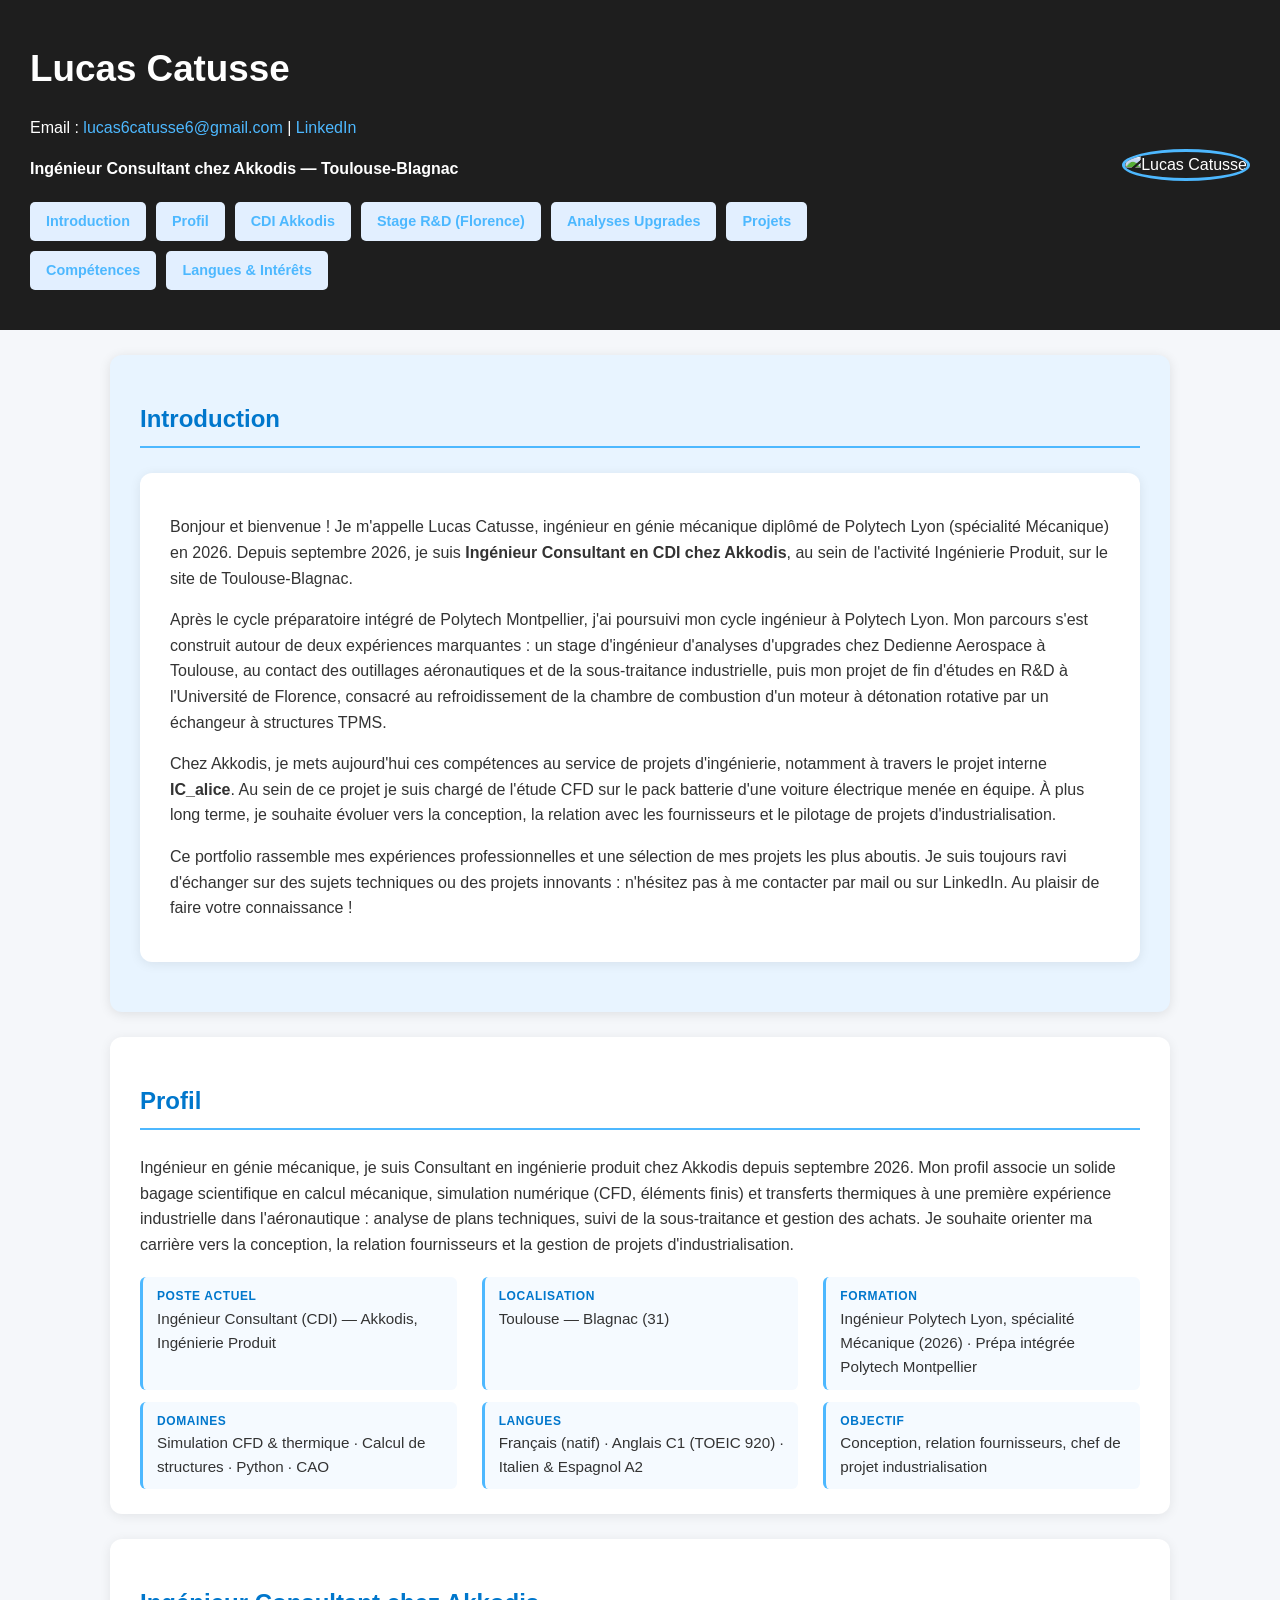
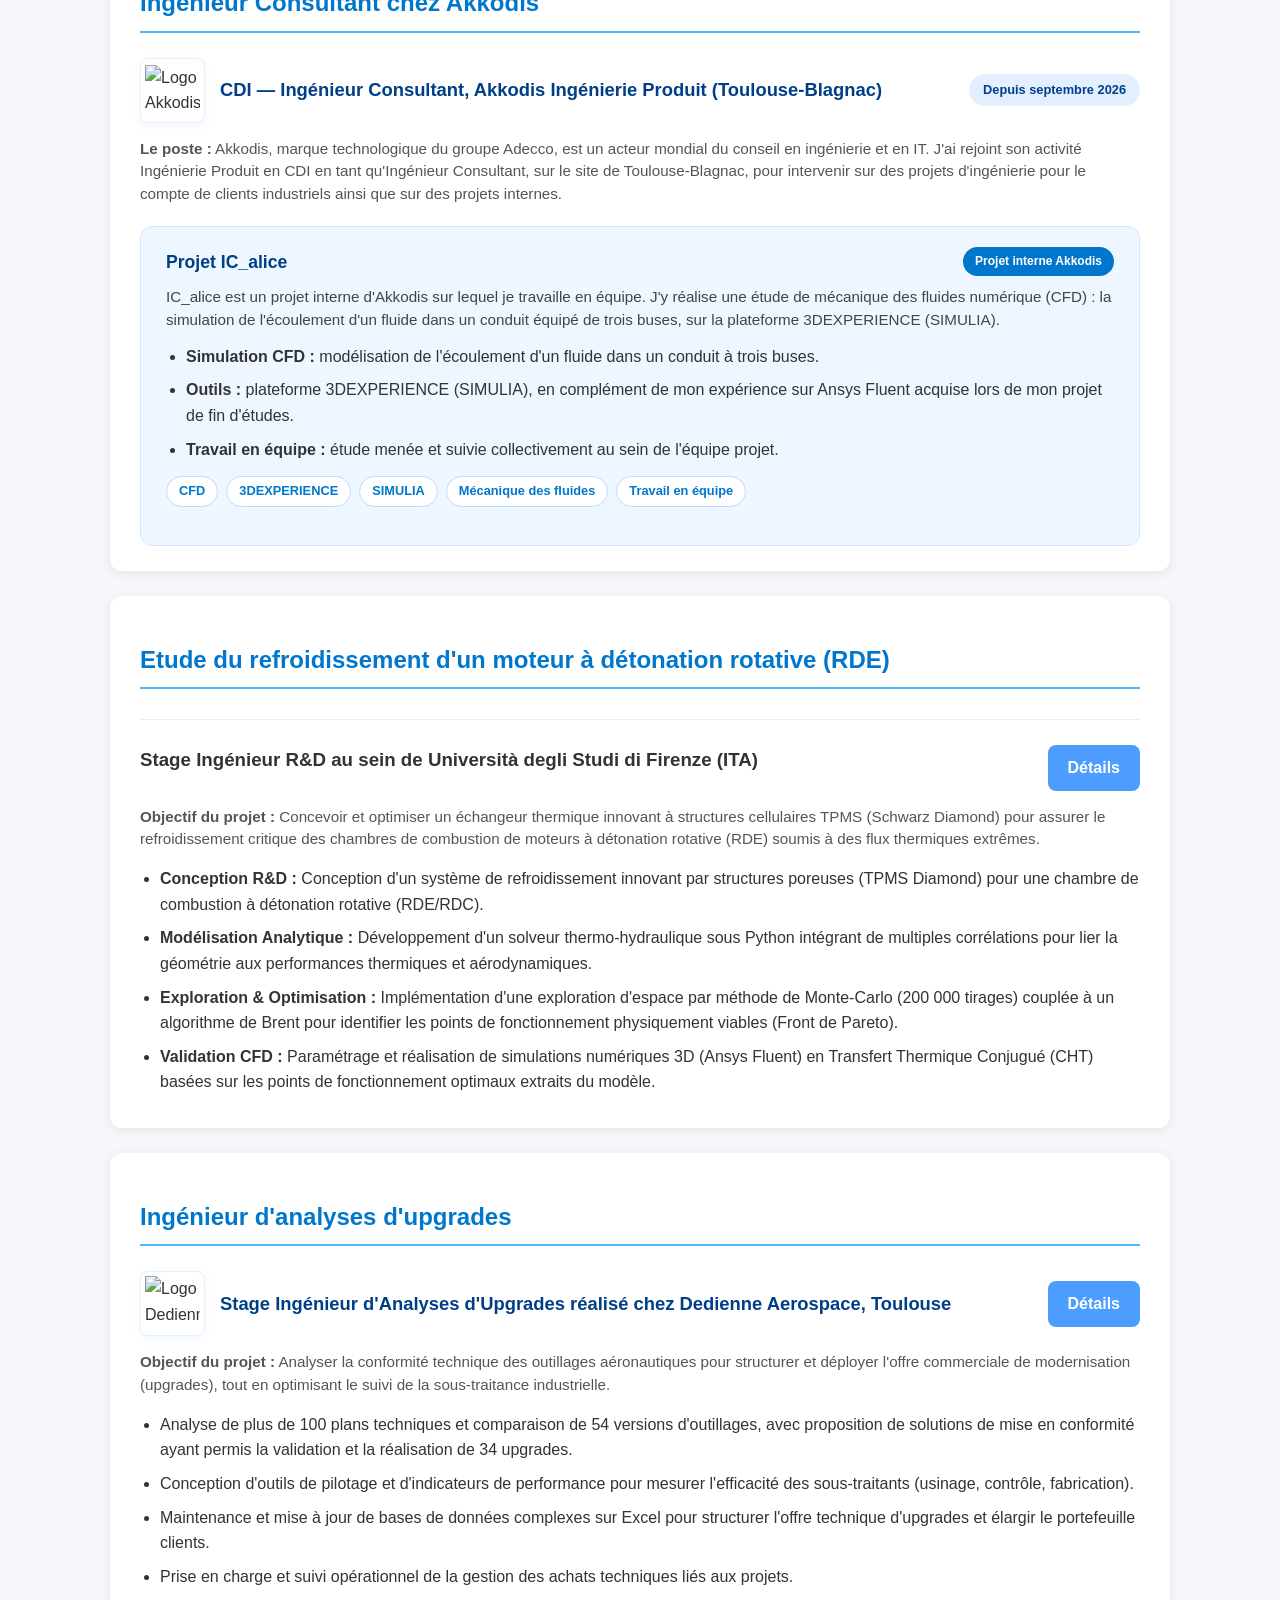
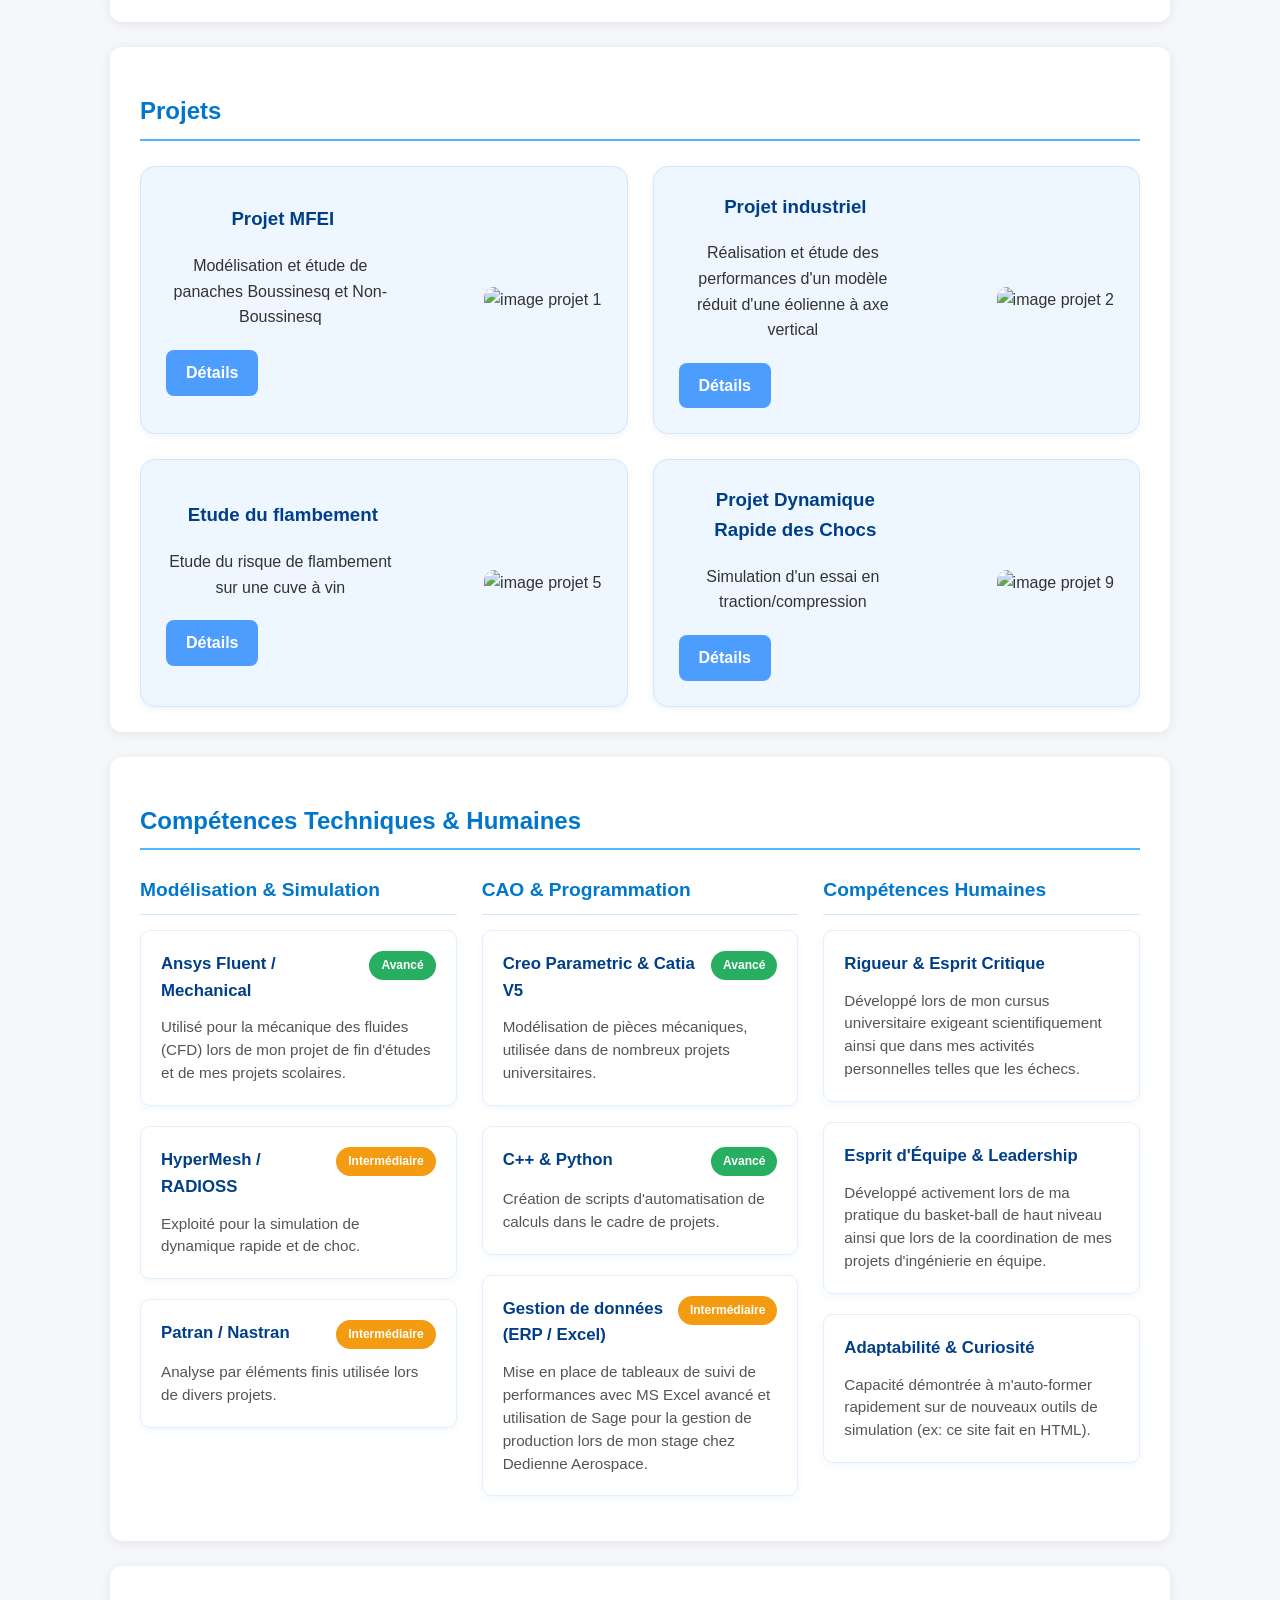
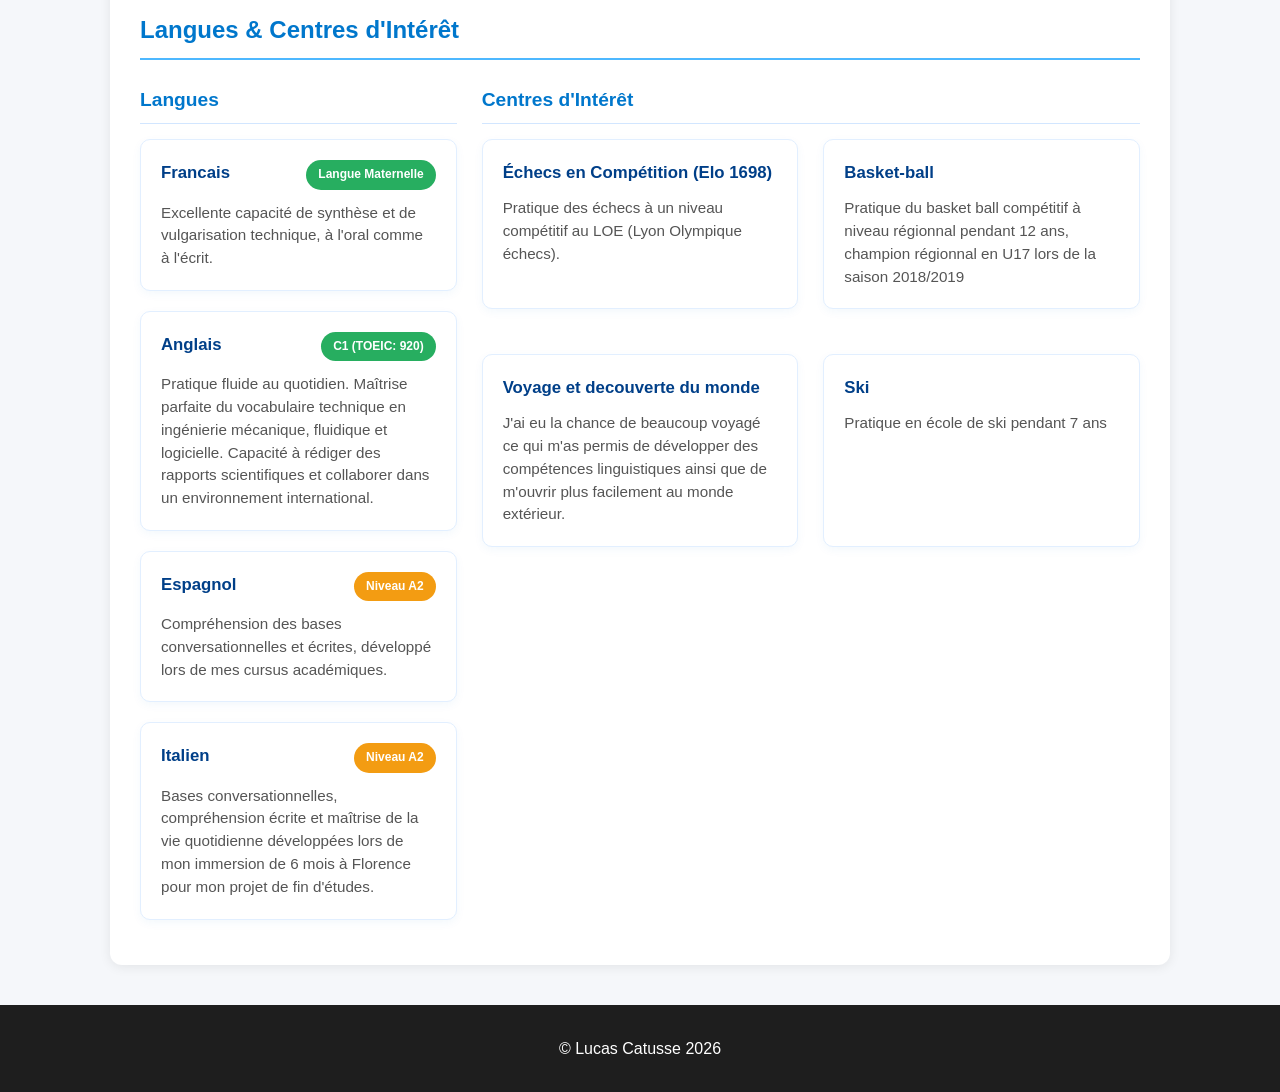
==== commit b44df5bf: "Update index.html" ====
--- a/index.html
+++ b/index.html
@@ -115,8 +115,7 @@
     <section>
       <p>Bonjour et bienvenue ! Je m'appelle Lucas Catusse, ingénieur en génie mécanique diplômé de Polytech Lyon (spécialité Mécanique) en 2026. Depuis septembre 2026, je suis <strong>Ingénieur Consultant en CDI chez Akkodis</strong>, au sein de l'activité Ingénierie Produit, sur le site de Toulouse-Blagnac.</p>
       <p>Après le cycle préparatoire intégré de Polytech Montpellier, j'ai poursuivi mon cycle ingénieur à Polytech Lyon. Mon parcours s'est construit autour de deux expériences marquantes : un stage d'ingénieur d'analyses d'upgrades chez Dedienne Aerospace à Toulouse, au contact des outillages aéronautiques et de la sous-traitance industrielle, puis mon projet de fin d'études en R&D à l'Université de Florence, consacré au refroidissement de la chambre de combustion d'un moteur à détonation rotative par un échangeur à structures TPMS.</p>
-      <p>Ce qui m'anime, c'est la rencontre entre la mécanique et les outils numériques : CAO, simulation CFD, calcul de structures, programmation Python ou rédaction technique sous LaTeX. J'aime décortiquer un problème technique, le modéliser puis le confronter à la réalité industrielle pour aboutir à des solutions robustes et concrètes.</p>
-      <p>Chez Akkodis, je mets aujourd'hui ces compétences au service de projets d'ingénierie, notamment à travers le projet interne <strong>IC_alice</strong>, une étude CFD menée en équipe. À plus long terme, je souhaite évoluer vers la conception, la relation avec les fournisseurs et le pilotage de projets d'industrialisation.</p>
+      <p>Chez Akkodis, je mets aujourd'hui ces compétences au service de projets d'ingénierie, notamment à travers le projet interne <strong>IC_alice</strong>. Au sein de ce projet je suis chargé de l'étude CFD sur le pack batterie d'une voiture électrique menée en équipe. À plus long terme, je souhaite évoluer vers la conception, la relation avec les fournisseurs et le pilotage de projets d'industrialisation.</p>
       <p>Ce portfolio rassemble mes expériences professionnelles et une sélection de mes projets les plus aboutis. Je suis toujours ravi d'échanger sur des sujets techniques ou des projets innovants : n'hésitez pas à me contacter par mail ou sur LinkedIn. Au plaisir de faire votre connaissance !</p>
     </section>
   </section>
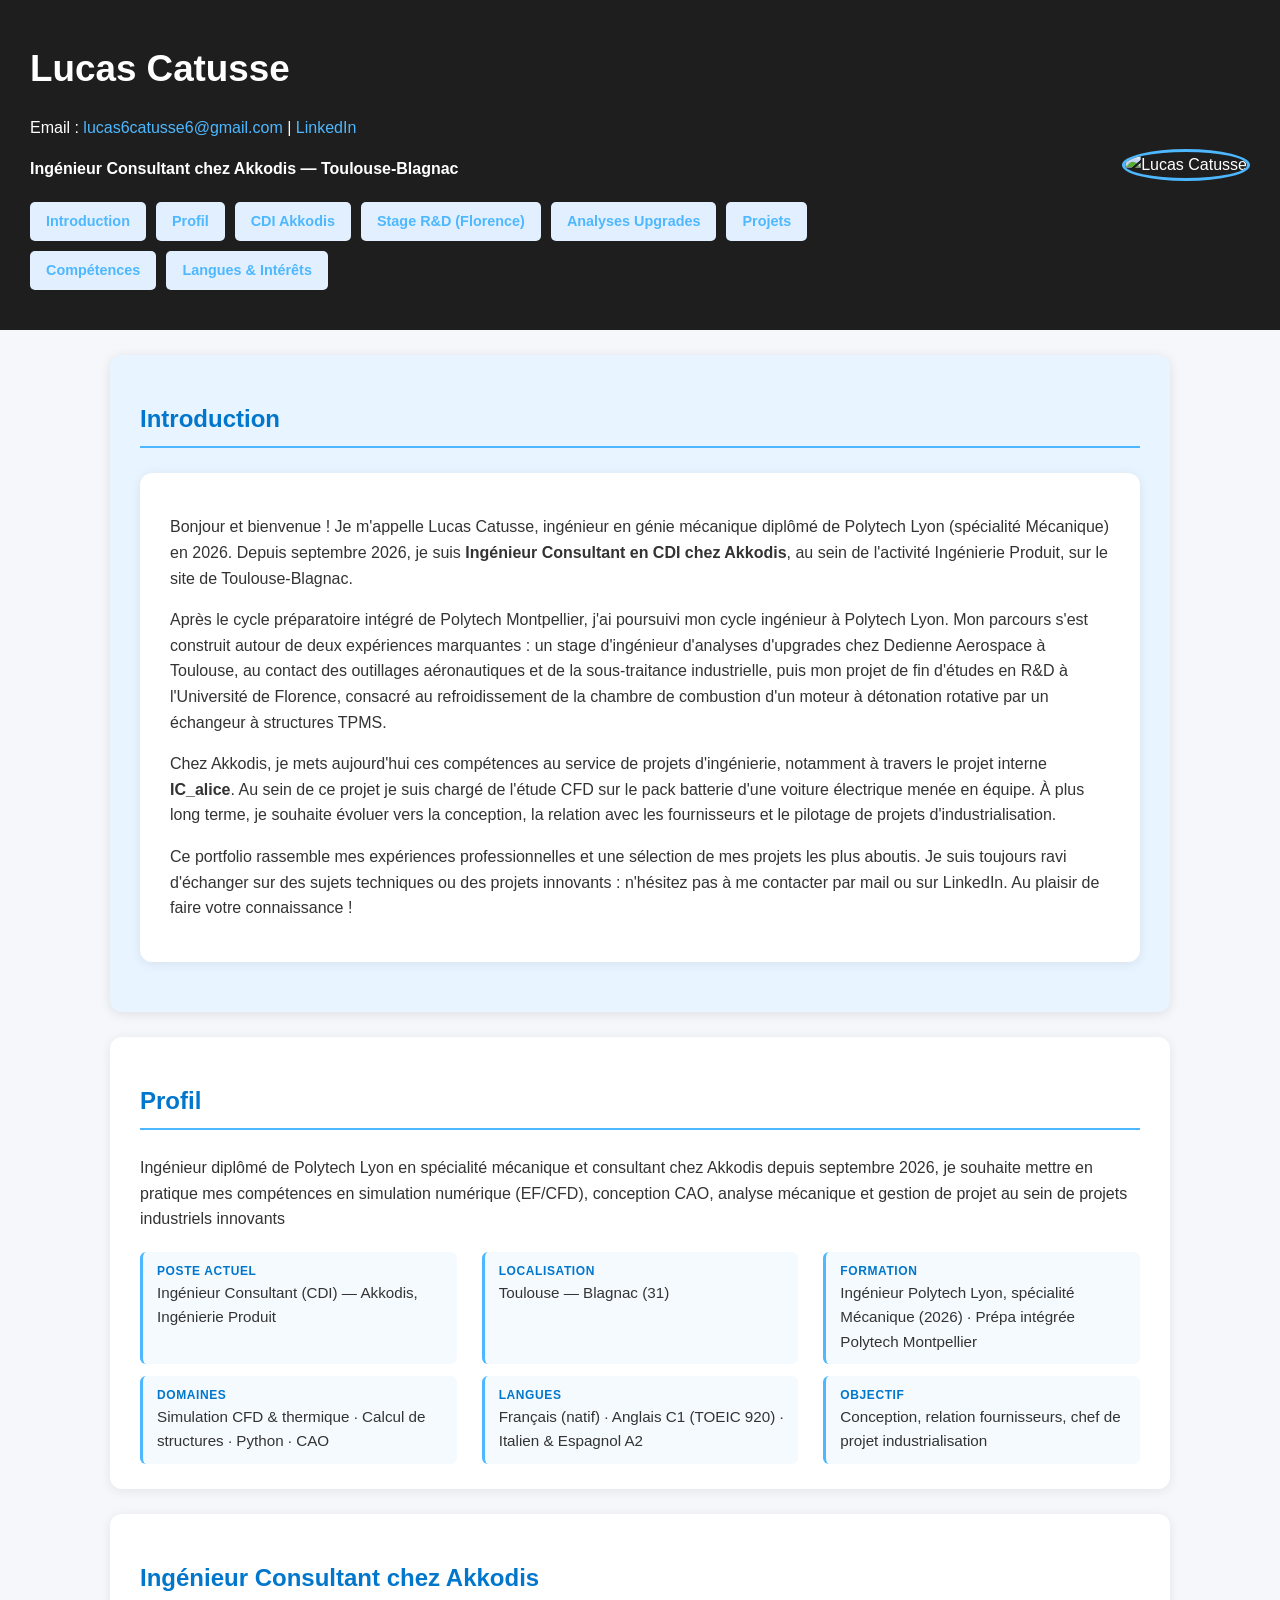
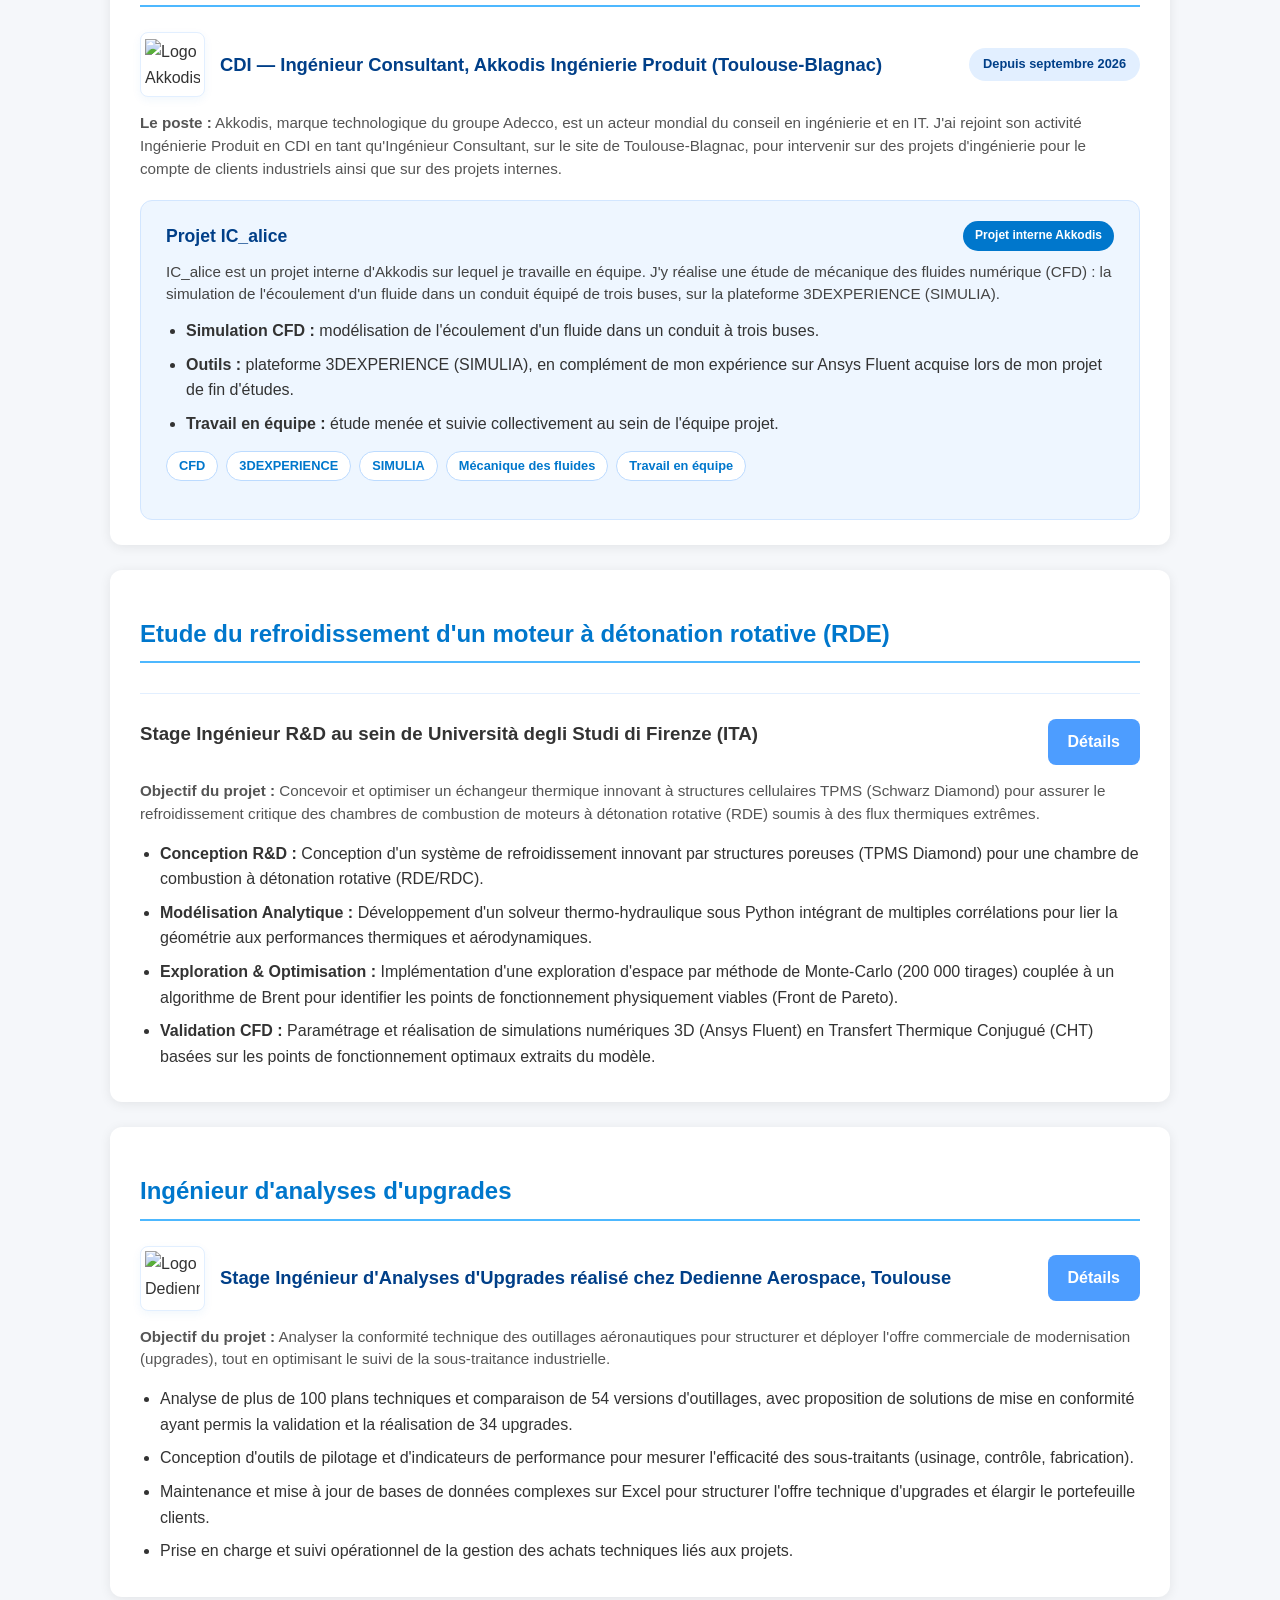
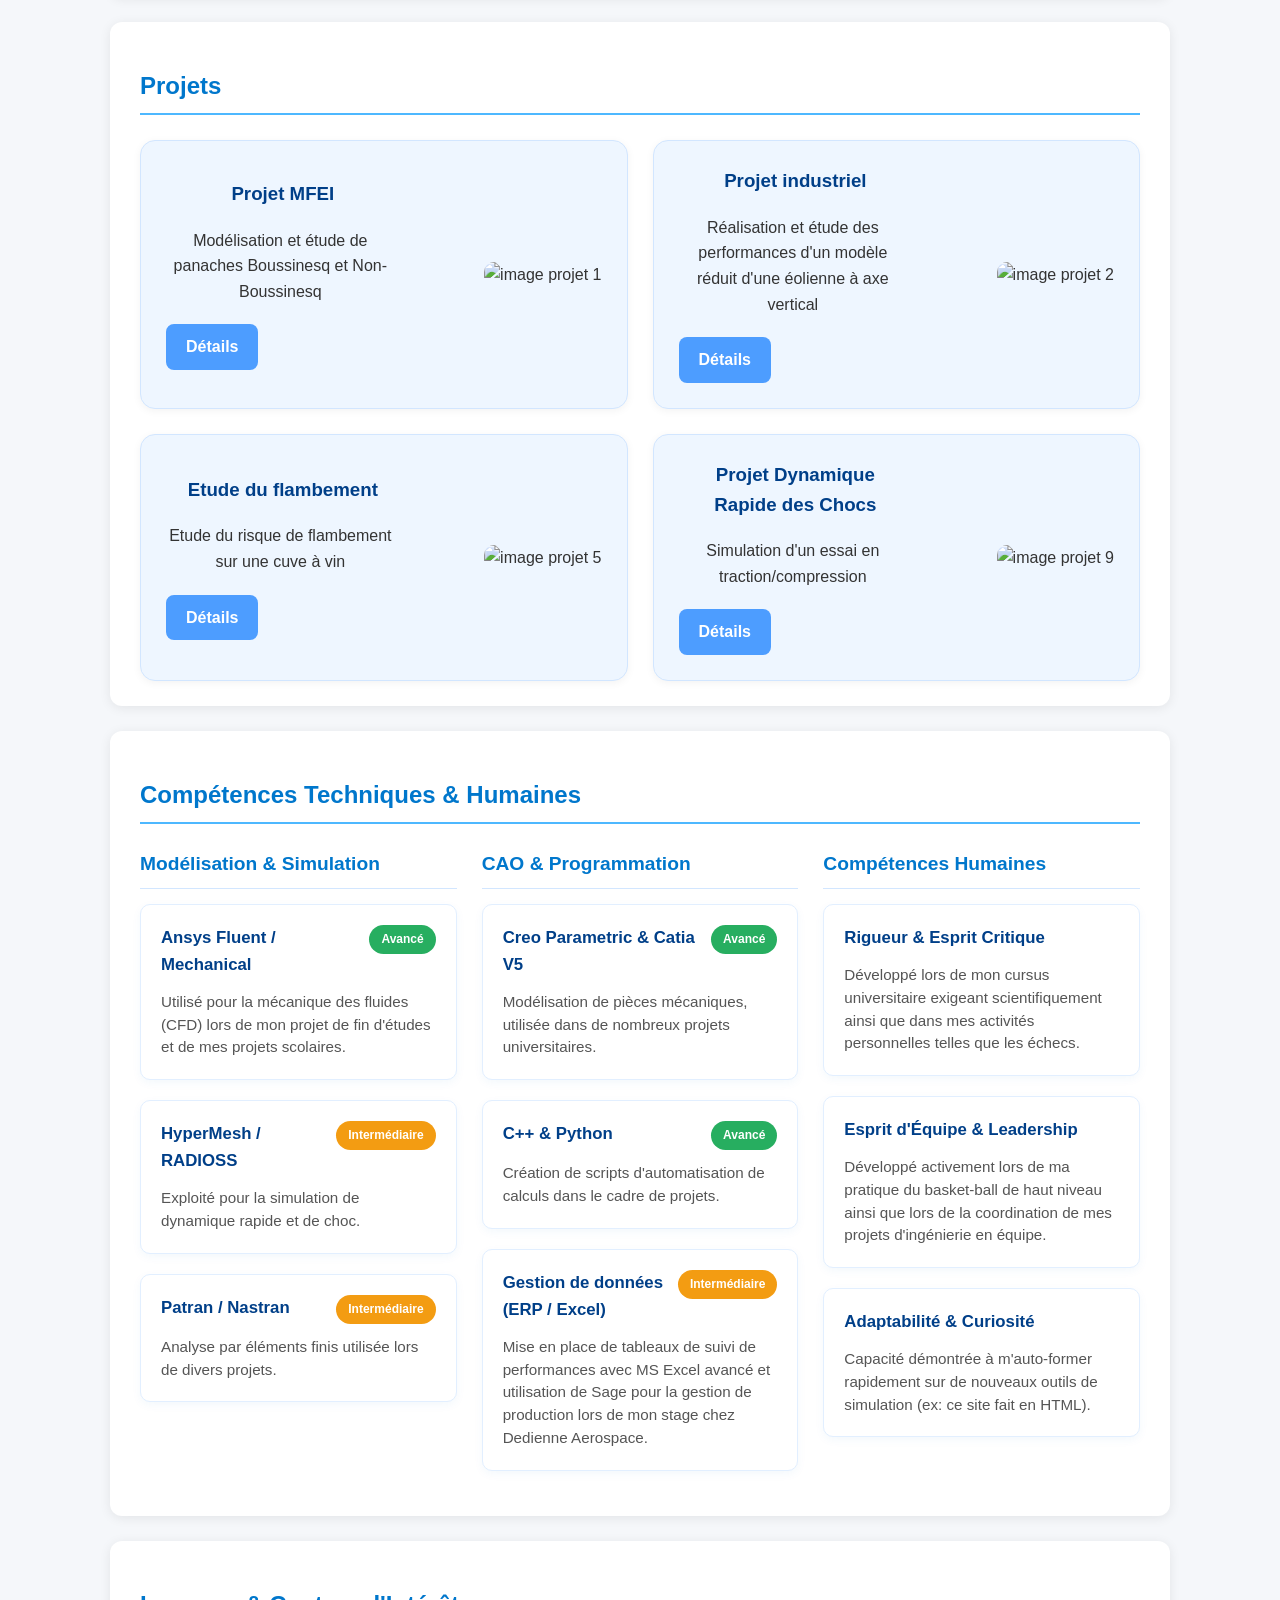
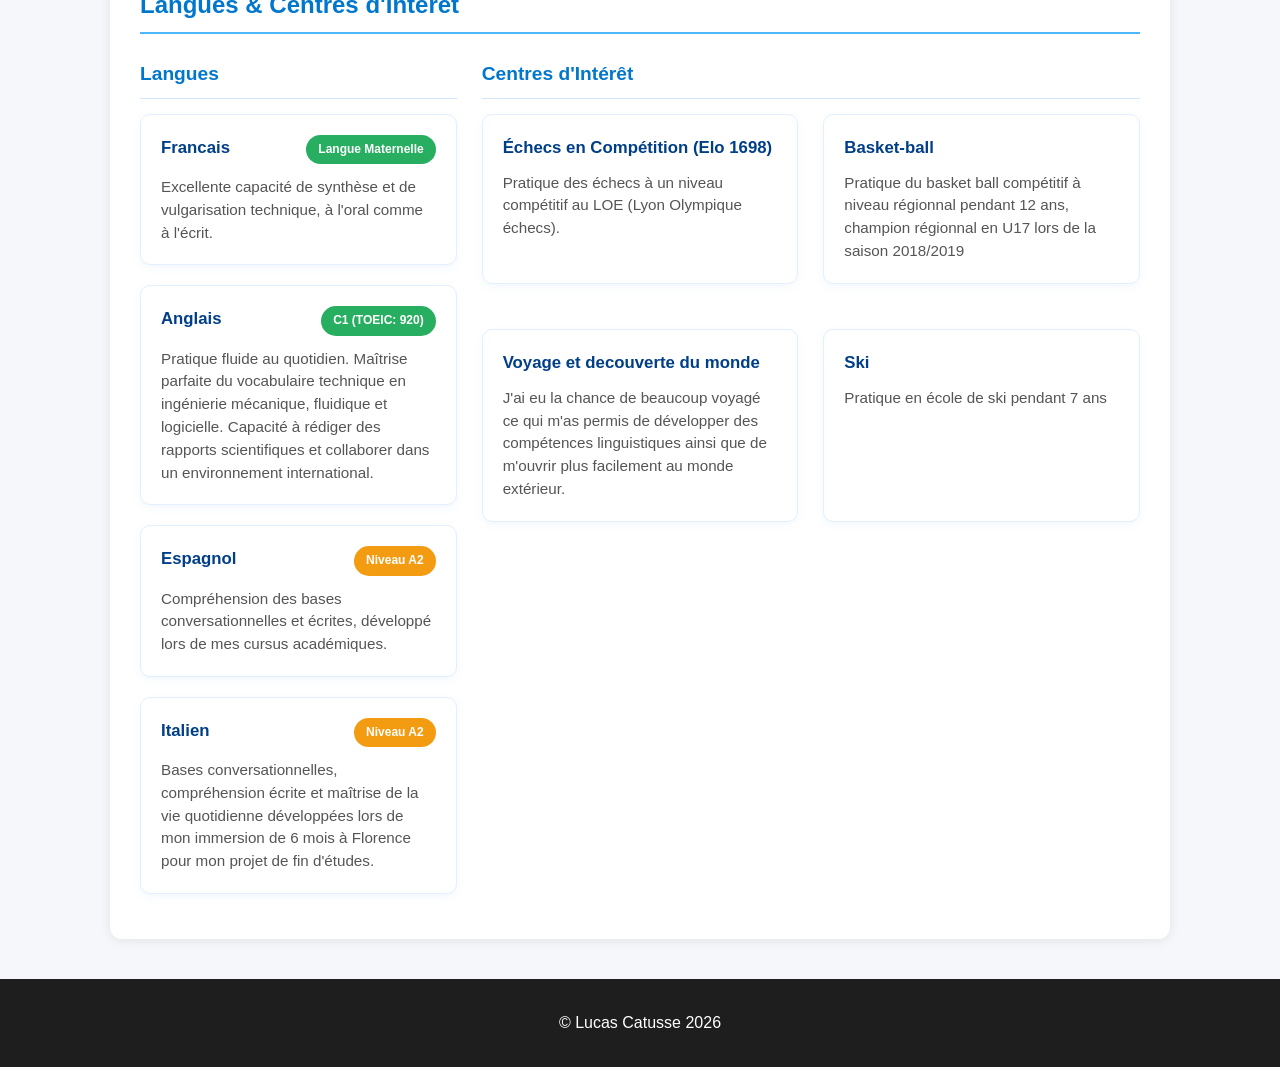
==== commit 02906b1f: "Update index.html" ====
--- a/index.html
+++ b/index.html
@@ -126,7 +126,7 @@
   <section id="profile">
     <h2>Profil</h2>
     <p>
-      Ingénieur en génie mécanique, je suis Consultant en ingénierie produit chez Akkodis depuis septembre 2026. Mon profil associe un solide bagage scientifique en calcul mécanique, simulation numérique (CFD, éléments finis) et transferts thermiques à une première expérience industrielle dans l'aéronautique : analyse de plans techniques, suivi de la sous-traitance et gestion des achats. Je souhaite orienter ma carrière vers la conception, la relation fournisseurs et la gestion de projets d'industrialisation.
+     Ingénieur diplômé de Polytech Lyon en spécialité mécanique et consultant chez Akkodis depuis septembre 2026, je souhaite mettre en pratique mes compétences en simulation numérique (EF/CFD), conception CAO, analyse mécanique et gestion de projet au sein de projets industriels innovants
     </p>
 
     <!-- Fiche synthétique -->
